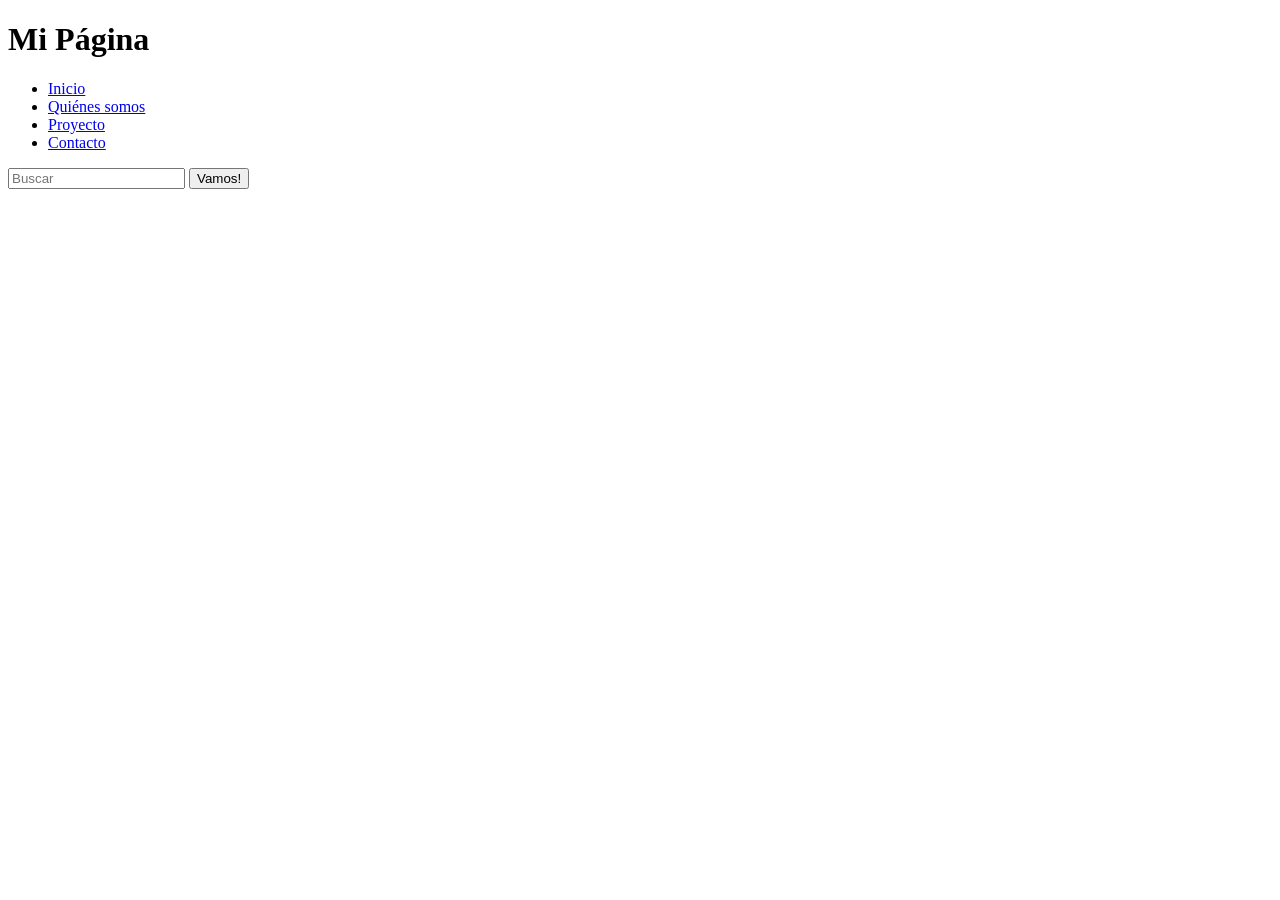
==== index.html @ 3c117036 "Primer Commit" ====
<!DOCTYPE html>
<html lang="es">
<head>
    <link rel="stylesheet" href="VenusArt.css">
    <meta charset="UTF-8">
    <meta name="viewport" content="width=device-width, initial-scale=1.0">
    <title>VenusArt</title>
</head>
<body>
    <header>
        <h1>Mi Página</h1>
    </header>
    <nav>
        <ul>
            <li><a href="#">Inicio</a></li>
            <li><a href="#">Quiénes somos</a></li>
            <li><a href="#">Proyecto</a></li>
            <li><a href="#">Contacto</a></li>
        </ul>

        <form action="">
            <input type="search" name="q" placeholder="Buscar">
            <input type="submit" value="Vamos!">
        </form>
    </nav>

    <main>
        
    </main>
    
</body>
</html>
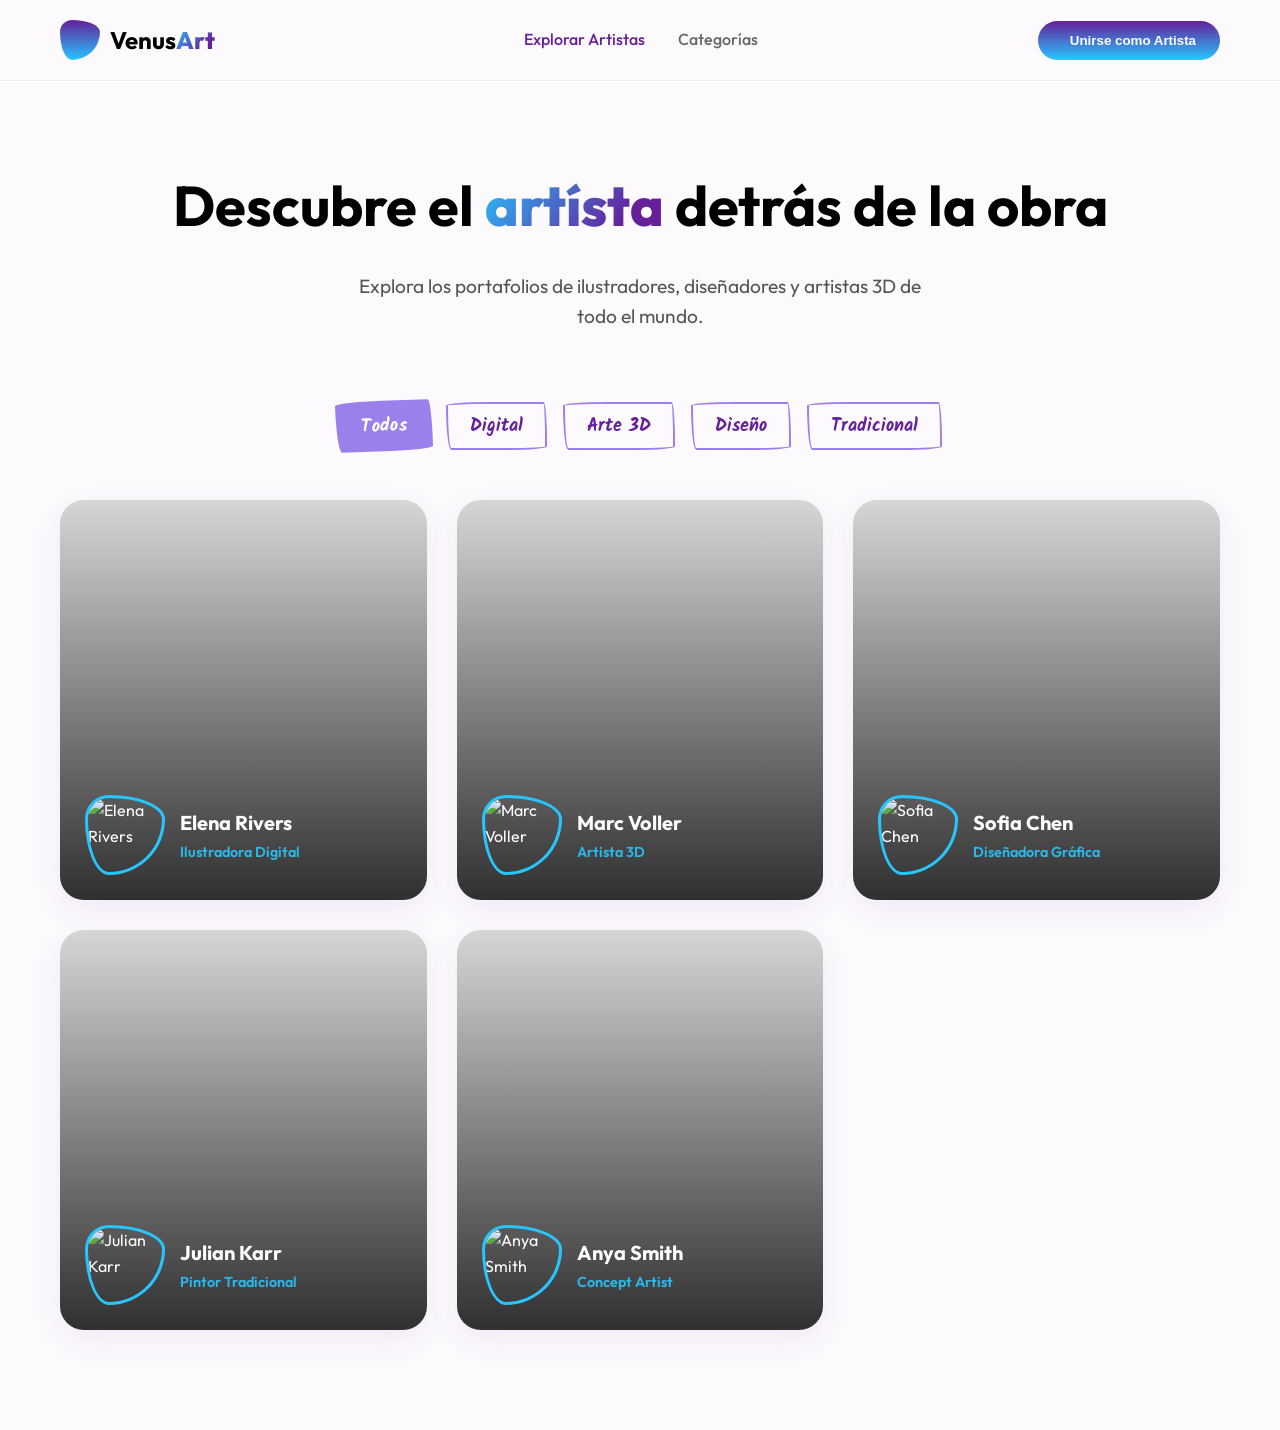
==== commit 735d96d5: "Actualización 1.1" ====
--- a/index.html
+++ b/index.html
@@ -1,32 +1,66 @@
 <!DOCTYPE html>
 <html lang="es">
 <head>
-    <link rel="stylesheet" href="VenusArt.css">
     <meta charset="UTF-8">
     <meta name="viewport" content="width=device-width, initial-scale=1.0">
-    <title>VenusArt</title>
+    <title>VenusArt | Conecta con Artístas</title>
+    <link rel="preconnect" href="https://fonts.googleapis.com">
+    <link rel="preconnect" href="https://fonts.gstatic.com" crossorigin>
+    <link href="https://fonts.googleapis.com/css2?family=Kalam:wght@300;400;700&family=Outfit:wght@300;400;500;600;700;800&display=swap" rel="stylesheet">
+    <script src="https://unpkg.com/lucide@latest"></script>
+    <link rel="stylesheet" href="VenusArt.css">
 </head>
 <body>
-    <header>
-        <h1>Mi Página</h1>
+
+    <header class="navbar">
+        <div class="container nav-content">
+            <div class="logo">
+                <div class="logo-icon"><i data-lucide="palette"></i></div>
+                <span>Venus<span class="text-gradient">Art</span></span>
+            </div>
+            <nav class="nav-links">
+                <a href="#" class="active">Explorar Artistas</a>
+                <a href="#">Categorías</a>
+            </nav>
+            <div class="nav-actions">
+                <button onclick="openModal()" class="btn-gradient">
+                    <i data-lucide="user-plus"></i>
+                    <span>Unirse como Artista</span>
+                </button>
+            </div>
+        </div>
     </header>
-    <nav>
-        <ul>
-            <li><a href="#">Inicio</a></li>
-            <li><a href="#">Quiénes somos</a></li>
-            <li><a href="#">Proyecto</a></li>
-            <li><a href="#">Contacto</a></li>
-        </ul>
-
-        <form action="">
-            <input type="search" name="q" placeholder="Buscar">
-            <input type="submit" value="Vamos!">
-        </form>
-    </nav>
 
     <main>
-        
+        <section class="hero container">
+            <h1>Descubre el <span class="text-gradient underline-sketch">artísta</span> detrás de la obra</h1>
+            <p>Explora los portafolios de ilustradores, diseñadores y artistas 3D de todo el mundo.</p>
+        </section>
+
+        <section class="filters container">
+                <button class="filter-btn active" data-filter="all">Todos</button>
+                <button class="filter-btn" data-filter="Digital">Digital</button>
+                <button class="filter-btn" data-filter="3D">Arte 3D</button>
+                <button class="filter-btn" data-filter="Diseño">Diseño</button>
+                <button class="filter-btn" data-filter="Tradicional">Tradicional</button>
+        </section>
+
+        <section class="artist-grid container" id="artist-gallery">
+            </section>
     </main>
-    
+
+    <div id="uploadModal" class="modal">
+        <div class="modal-content sketchy-border">
+            <div class="modal-header">
+                <h3>Crea tu Perfil de Artista</h3>
+                <button class="btn-gradient"><i data-lucide="x"></i></button>
+            </div>
+            <div class="modal-body">
+                <p>Completa tu información para aparecer en la galería principal.</p>
+                </div>
+        </div>
+    </div>
+
+    <script src="script.js"></script>
 </body>
 </html>
--- a/VenusArt.css
+++ b/VenusArt.css
@@ -0,0 +1,254 @@
+:root {
+    --bg-color: #fcfafd;
+    --text-color: #000000;
+    --primary-color: #65209a;
+    --secondary-color: rgb(39, 198, 255);
+    --terciary-color: #9b80eb;
+    --gradient-text: linear-gradient(130deg, var(--secondary-color) 0%, var(--primary-color) 76%);
+    --gradient-boton: linear-gradient(360deg, var(--secondary-color) 0%, var(--primary-color) 100%);
+    --card-shadow: 0 10px 30px rgba(101, 32, 154, 0.08);
+}
+
+* {
+    margin: 0;
+    padding: 0;
+    box-sizing: border-box;
+}
+
+body {
+    background-color: var(--bg-color);
+    color: var(--text-color);
+    font-family: 'Outfit', sans-serif;
+    line-height: 1.6;
+}
+
+.container {
+    max-width: 1200px;
+    margin: 0 auto;
+    padding: 0 20px;
+}
+
+/* Tipografía */
+.text-gradient {
+    background: var(--gradient-text);
+    -webkit-background-clip: text;
+    -webkit-text-fill-color: transparent;
+    font-weight: 800;
+}
+
+/* Header */
+.navbar {
+    background: rgba(252, 250, 253, 0.9);
+    backdrop-filter: blur(10px);
+    position: sticky;
+    top: 0;
+    z-index: 100;
+    border-bottom: 1px solid rgba(0,0,0,0.05);
+}
+
+.nav-content {
+    height: 80px;
+    display: flex;
+    justify-content: space-between;
+    align-items: center;
+}
+
+.logo {
+    display: flex;
+    align-items: center;
+    gap: 10px;
+    font-size: 1.5rem;
+    font-weight: 700;
+}
+
+.logo-icon {
+    width: 40px;
+    height: 40px;
+    background: var(--gradient-boton);
+    border-radius: 30% 70% 70% 30% / 30% 30% 70% 70%;
+    display: flex;
+    align-items: center;
+    justify-content: center;
+    color: white;
+}
+
+.nav-links a {
+    text-decoration: none;
+    color: #666;
+    margin-left: 30px;
+    font-weight: 500;
+    transition: color 0.3s;
+}
+
+.nav-links a.active, .nav-links a:hover {
+    color: var(--primary-color);
+}
+
+/* Botones */
+.btn-gradient {
+    background: var(--gradient-boton);
+    border: none;
+    padding: 12px 24px;
+    border-radius: 50px;
+    color: white;
+    font-weight: 600;
+    cursor: pointer;
+    display: flex;
+    align-items: center;
+    gap: 8px;
+    transition: transform 0.3s, box-shadow 0.3s;
+}
+
+.btn-gradient:hover {
+    transform: translateY(-2px);
+    box-shadow: 0 8px 20px rgba(101, 32, 154, 0.3);
+}
+
+/* Hero */
+.hero {
+    text-align: center;
+    padding: 80px 0 40px;
+}
+
+.hero h1 {
+    font-size: 3.5rem;
+    margin-bottom: 20px;
+}
+
+.hero p {
+    font-size: 1.2rem;
+    color: #555;
+    max-width: 600px;
+    margin: 0 auto;
+}
+
+/* Filtros */
+.filters {
+    padding: 30px 0 50px;
+    display: flex;
+    justify-content: center;
+}
+
+.filter-btn {
+    background: transparent;
+    border: 2px solid var(--terciary-color);
+    border-radius: 255px 20px 225px 30px / 20px 225px 20px 255px;
+    color: var(--primary-color);
+    padding: 8px 22px;
+    margin: 0 8px;
+    cursor: pointer;
+    font-family: 'Kalam', cursive;
+    font-weight: 700;
+    font-size: 1.1rem;
+    transition: all 0.3s;
+}
+
+.filter-btn.active, .filter-btn:hover {
+    background: var(--terciary-color);
+    color: white;
+    transform: rotate(-2deg) scale(1.05);
+}
+
+/* Grid de Artistas */
+.artist-grid {
+    display: grid;
+    grid-template-columns: repeat(auto-fill, minmax(300px, 1fr));
+    gap: 30px;
+    padding-bottom: 100px;
+}
+
+/* Estilo de la Tarjeta */
+.artist-card {
+    height: 400px;
+    border-radius: 24px;
+    overflow: hidden;
+    position: relative;
+    background-color: #eee;
+    box-shadow: var(--card-shadow);
+    transition: transform 0.4s;
+    cursor: pointer;
+}
+
+.artist-card:hover {
+    transform: translateY(-10px);
+}
+
+.work-sample-bg {
+    position: absolute;
+    top: 0;
+    left: 0;
+    width: 100%;
+    height: 100%;
+    background-size: cover;
+    background-position: center;
+    transition: transform 0.6s;
+}
+
+.artist-card:hover .work-sample-bg {
+    transform: scale(1.1);
+}
+
+.card-overlay {
+    position: absolute;
+    inset: 0;
+    background: linear-gradient(to bottom, rgba(0,0,0,0.1), rgba(0,0,0,0.8));
+    display: flex;
+    flex-direction: column;
+    justify-content: flex-end;
+    padding: 25px;
+    color: white;
+}
+
+.artist-info {
+    display: flex;
+    align-items: center;
+    gap: 15px;
+}
+
+.artist-photo {
+    width: 80px;
+    height: 80px;
+    border-radius: 30% 70% 70% 30% / 30% 30% 70% 70%;
+    border: 3px solid var(--secondary-color);
+    object-fit: cover;
+}
+
+.artist-details h3 {
+    font-size: 1.25rem;
+    margin-bottom: 2px;
+}
+
+.artist-details p {
+    font-size: 0.9rem;
+    opacity: 0.9;
+    color: var(--secondary-color);
+    font-weight: 600;
+}
+
+/* Modal */
+.modal {
+    display: none;
+    position: fixed;
+    inset: 0;
+    background: rgba(0,0,0,0.6);
+    backdrop-filter: blur(5px);
+    z-index: 1000;
+    align-items: center;
+    justify-content: center;
+}
+
+.modal-content {
+    background: white;
+    width: 90%;
+    max-width: 500px;
+    border-radius: 24px;
+    padding: 30px;
+}
+
+.empty-state {
+    grid-column: 1 / -1;
+    text-align: center;
+    padding: 60px 20px;
+    color: #999;
+    font-size: 1.1rem;
+}
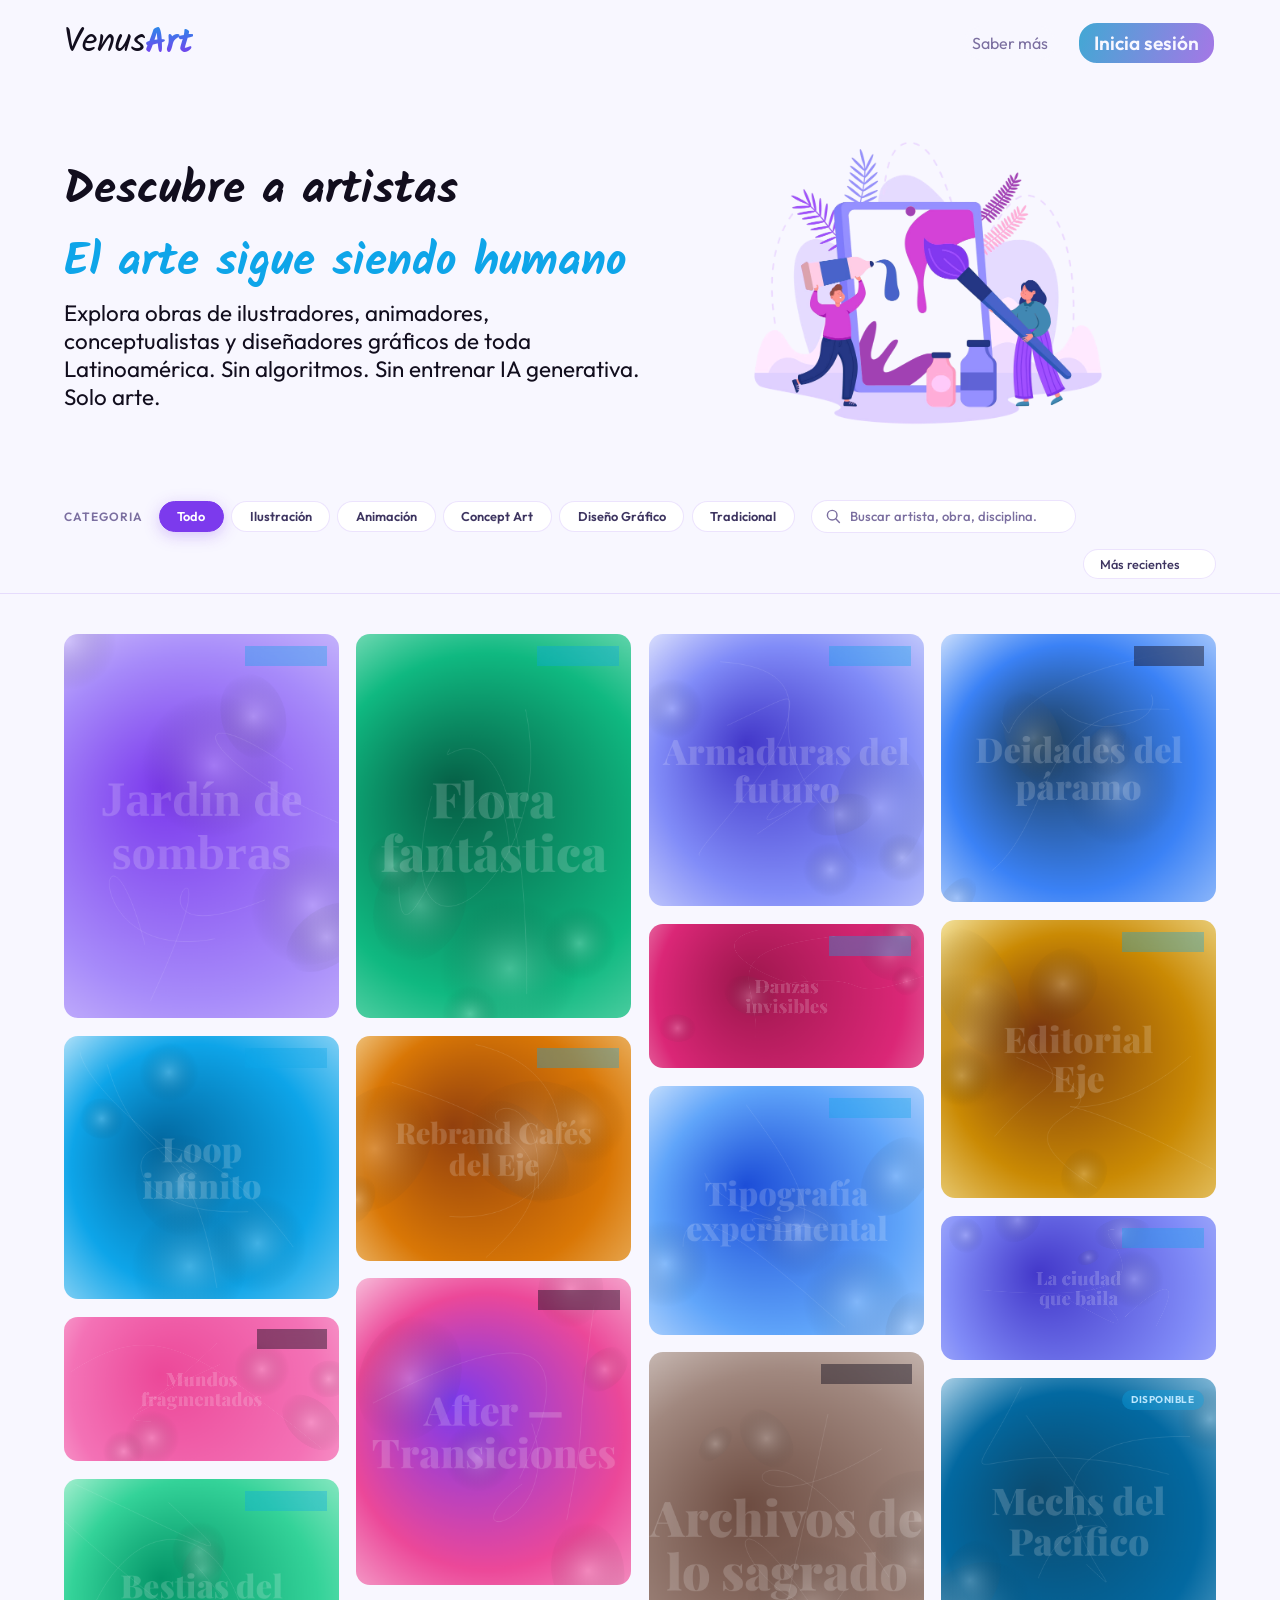
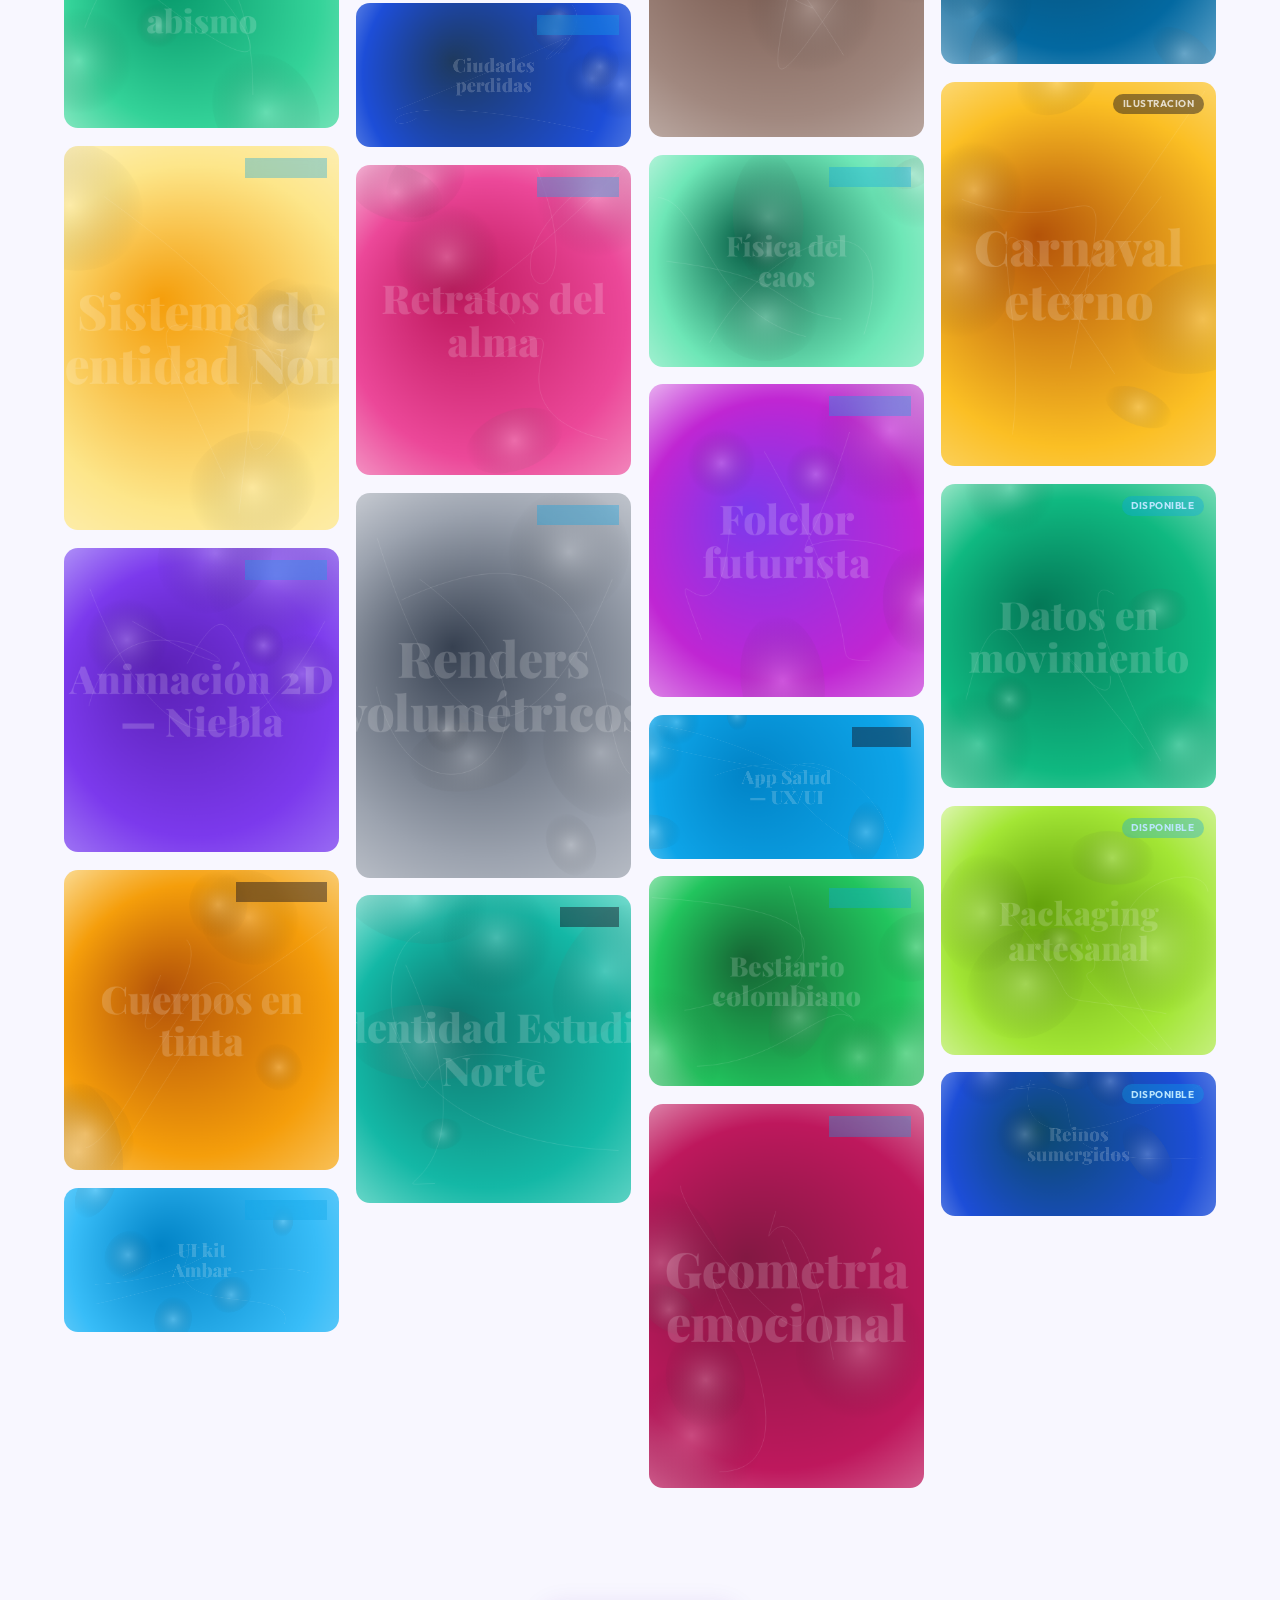
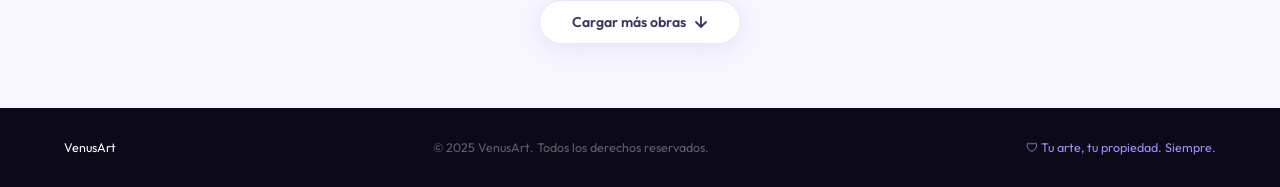
==== commit 11871339: "Primer commit" ====
--- a/index.html
+++ b/index.html
@@ -1,66 +1,163 @@
 <!DOCTYPE html>
-<html lang="es">
+<html lang="en">
+
 <head>
     <meta charset="UTF-8">
     <meta name="viewport" content="width=device-width, initial-scale=1.0">
-    <title>VenusArt | Conecta con Artístas</title>
+    <title>VenusArt | Tu Portafolio Online</title>
+    <link rel="stylesheet" href="style.css">
+
     <link rel="preconnect" href="https://fonts.googleapis.com">
     <link rel="preconnect" href="https://fonts.gstatic.com" crossorigin>
-    <link href="https://fonts.googleapis.com/css2?family=Kalam:wght@300;400;700&family=Outfit:wght@300;400;500;600;700;800&display=swap" rel="stylesheet">
-    <script src="https://unpkg.com/lucide@latest"></script>
-    <link rel="stylesheet" href="VenusArt.css">
+    <link
+        href="https://fonts.googleapis.com/css2?family=Caveat:wght@400..700&family=Kalam:wght@300;400;700&family=Outfit:wght@300;400;600;800&display=swap"
+        rel="stylesheet">
+    <link
+        href="https://fonts.googleapis.com/css2?family=Playfair+Display:ital,wght@0,400;0,700;0,900;1,400;1,700&family=Outfit:wght@300;400;500;600&display=swap"
+        rel="stylesheet" />
+
 </head>
+
 <body>
+    <nav class="nav">
+        <div class="nav-logo">
+            <a href="#" class="nav-logo-text">
+                Venus<span class="span-logo">Art</span>
+            </a>
+        </div>
+        <div class="nav-btn">
+            <a href="explore.html" class="mas-info">Saber más</a>
+            <a href="#" class="log-in">Inicia sesión</a>
+        </div>
+    </nav>
 
-    <header class="navbar">
-        <div class="container nav-content">
-            <div class="logo">
-                <div class="logo-icon"><i data-lucide="palette"></i></div>
-                <span>Venus<span class="text-gradient">Art</span></span>
+    <header class="header">
+        <div class="header-content">
+            <div class="header-text">
+                <h1>Descubre a artistas<br><span>El arte sigue siendo humano</span></h1>
+                <p>Explora obras de ilustradores, animadores, conceptualistas y diseñadores gráficos de toda
+                    Latinoamérica.
+                    Sin algoritmos. Sin entrenar IA generativa. Solo arte.</p>
             </div>
-            <nav class="nav-links">
-                <a href="#" class="active">Explorar Artistas</a>
-                <a href="#">Categorías</a>
-            </nav>
-            <div class="nav-actions">
-                <button onclick="openModal()" class="btn-gradient">
-                    <i data-lucide="user-plus"></i>
-                    <span>Unirse como Artista</span>
-                </button>
+            <div class="header-image">
+                <img src="Img1.png" alt="hola">
             </div>
         </div>
+
+        
     </header>
 
-    <main>
-        <section class="hero container">
-            <h1>Descubre el <span class="text-gradient underline-sketch">artísta</span> detrás de la obra</h1>
-            <p>Explora los portafolios de ilustradores, diseñadores y artistas 3D de todo el mundo.</p>
-        </section>
+    <div class="filter-bar" id="filterBar">
+        <span class="filter-bar__label">Categoria</span>
+        <div class="filter-tabs" id="filterTabs">
+            <button class="ft-btn active" data-cat="all">
+                Todo
+            </button>
+            <button class="ft-btn" data-cat="ilustracion">
+                Ilustración
+            </button>
+            <button class="ft-btn" data-cat="animacion">
+                Animación
+            </button>
+            <button class="ft-btn" data-cat="concept-art">
+                Concept Art
+            </button>
+            <button class="ft-btn" data-cat="diseño">
+                Diseño Gráfico
+            </button>
+            <button class="ft-btn" data-cat="tradicional">
+                Tradicional
+            </button>
+        </div>
 
-        <section class="filters container">
-                <button class="filter-btn active" data-filter="all">Todos</button>
-                <button class="filter-btn" data-filter="Digital">Digital</button>
-                <button class="filter-btn" data-filter="3D">Arte 3D</button>
-                <button class="filter-btn" data-filter="Diseño">Diseño</button>
-                <button class="filter-btn" data-filter="Tradicional">Tradicional</button>
-        </section>
+        <div class="search-bar">
+            <div class="search-box" id="searchBox" role="search">
+                <svg class="search-box__icon" viewBox="0 0 20 20" fill="none" stroke="currentColor" stroke-width="1.8"
+                    stroke-linecap="round" stroke-linejoin="round" aria-hidden="true">
+                    <circle cx="9" cy="9" r="6" />
+                    <path d="M13.5 13.5 18 18" />
+                </svg>
 
-        <section class="artist-grid container" id="artist-gallery">
-            </section>
-    </main>
+                <input type="search" id="searchInput" class="search-box__input"
+                    placeholder="Buscar artista, obra, disciplina…" autocomplete="off" spellcheck="false"
+                    aria-label="Buscar en el muro" />
 
-    <div id="uploadModal" class="modal">
-        <div class="modal-content sketchy-border">
-            <div class="modal-header">
-                <h3>Crea tu Perfil de Artista</h3>
-                <button class="btn-gradient"><i data-lucide="x"></i></button>
+                <!-- Botón limpiar (solo visible cuando hay texto) -->
+                <button class="search-box__clear" id="searchClear" aria-label="Limpiar búsqueda" tabindex="-1" hidden>
+                    <svg viewBox="0 0 14 14" fill="none" stroke="currentColor" stroke-width="2" stroke-linecap="round"
+                        aria-hidden="true">
+                        <path d="M2 2l10 10M12 2 2 12" />
+                    </svg>
+                </button>
+
+                <!-- Dropdown de sugerencias -->
+                <ul class="search-box__suggestions" id="searchSuggestions" role="listbox" aria-label="Sugerencias"
+                    hidden></ul>
             </div>
-            <div class="modal-body">
-                <p>Completa tu información para aparecer en la galería principal.</p>
-                </div>
+        </div>
+
+        <div class="filter-bar__right">
+            <select class="sort-select" id="sortSelect" aria-label="Ordenar por">
+                <option value="recent">Más recientes</option>
+                <option value="popular">Más populares</option>
+                <option value="az">A → Z</option>
+            </select>
         </div>
     </div>
 
+    <main class="masonry-wrapper">
+        <div class="masonry" id="masonryGrid" role="list">
+            <!-- Cards inserted by JS -->
+        </div>
+        <div class="empty-state" id="emptyState">
+            <div class="es-icon">🎨</div>
+            <h3>Sin resultados</h3>
+            <p>Prueba con otra disciplina o espera a que más artistas se sumen.</p>
+        </div>
+    </main>
+
+    <div class="load-more-wrap">
+        <button class="btn-load" id="loadMore">
+            <span>Cargar más obras</span>
+            <svg width="14" height="14" viewBox="0 0 14 14" fill="none" stroke="currentColor" stroke-width="1.8"
+                stroke-linecap="round" stroke-linejoin="round" aria-hidden="true">
+                <path d="M7 2v10M2 7l5 5 5-5" />
+            </svg>
+        </button>
+    </div>
+
+    <!-- MODAL LIGHTBOX -->
+    <div class="modal-backdrop" id="modalBackdrop" role="dialog" aria-modal="true" aria-label="Vista de obra">
+        <div class="modal" id="modal">
+            <button class="modal__close" id="modalClose" aria-label="Cerrar">✕</button>
+            <canvas class="modal__artwork" id="modalArtwork" width="680" height="420"></canvas>
+            <div class="modal__body">
+                <div class="modal__author-row">
+                    <canvas class="modal__av" id="modalAv" width="44" height="44"></canvas>
+                    <div class="modal__author-info">
+                        <strong id="modalAuthorName">—</strong>
+                        <span id="modalAuthorTag">—</span>
+                    </div>
+                </div>
+                <h2 class="modal__title" id="modalTitle">—</h2>
+                <p class="modal__desc" id="modalDesc">—</p>
+                <div class="modal__tags" id="modalTags"></div>
+                <div class="modal__actions">
+                    <a href="#" class="btn--cta">✉ Enviar propuesta</a>
+                    <a href="portafolio.html" class="btn--ghost">Ver portafolio completo</a>
+                </div>
+            </div>
+        </div>
+    </div>
+
+    <!-- FOOTER MINI -->
+    <footer class="footer-mini">
+        <a href="index.html" class="nav__logo"><span class="logo-v">V</span>enusArt</a>
+        <span>© 2025 VenusArt. Todos los derechos reservados.</span>
+        <span class="shield">🛡 Tu arte, tu propiedad. Siempre.</span>
+    </footer>
+
     <script src="script.js"></script>
 </body>
+
 </html>
--- a/style.css
+++ b/style.css
@@ -0,0 +1,1140 @@
+:root {
+  /* Colores principales */
+  --p: #7C3AED;
+  /* purple principal */
+  --p-l: #A78BFA;
+  /* purple light */
+  --p-ll: #EDE9FE;
+  /* purple muy claro */
+  --p-d: #5B21B6;
+  /* purple dark */
+
+  --s: #0EA5E9;
+  /* sky principal */
+  --s-l: #7DD3FC;
+  /* sky light */
+  --s-ll: #E0F2FE;
+  /* sky muy claro */
+  --s-d: #0369A1;
+  /* sky dark */
+
+  /* Neutros */
+  --bg: #F8F7FF;
+  --surface: #FFFFFF;
+  --surface2: #F3F0FD;
+  --ink: #120E1E;
+  --ink2: #3D3460;
+  --ink3: #7B6FA0;
+  --border: rgba(124, 58, 237, .14);
+
+  /* Sombras */
+  --sh: 0 4px 24px rgba(92, 33, 182, .10);
+  --sh-lg: 0 16px 56px rgba(92, 33, 182, .18);
+
+  /* Tipografía */
+  --font-caveat: 'Caveat', Georgia, serif;
+  --font-kalam: 'Kalam', sans-serif;
+  --body: 'Outfit', system-ui, sans-serif;
+
+  /* Misc */
+  --ease: cubic-bezier(0.22, 1, 0.36, 1);
+  --r: 14px;
+  --r-lg: 24px;
+}
+
+*,
+*::before,
+*::after {
+  box-sizing: border-box;
+  margin: 0;
+  padding: 0;
+}
+
+html {
+  scroll-behavior: smooth;
+}
+
+body {
+  font-family: var(--body);
+  background: var(--bg);
+  color: var(--ink);
+  overflow-x: hidden;
+
+}
+
+a {
+  text-decoration: none;
+  color: inherit;
+}
+
+button {
+  border: none;
+  background: none;
+  font-family: var(--body);
+}
+
+ul {
+  list-style: none;
+}
+
+h1 {
+  font-family: var(--font-kalam);
+}
+
+.nav {
+  display: flex;
+  justify-content: space-between;
+  align-items: center;
+  background-color: var(--bg);
+  position: fixed;
+  top: 0;
+  left: 0;
+  right: 0;
+  z-index: 200;
+  padding: 1rem 5%;
+  transition: all .4s var(--ease);
+}
+
+.nav.scrolled {
+  background: var(--p-ll);
+  backdrop-filter: blur(20px);
+  box-shadow: 0 1px 0 var(--border), var(--sh);
+  padding: 1.2rem 5%;
+}
+
+.nav .nav-logo .nav-logo-text {
+  font-size: 34px;
+  font-family: var(--font-kalam);
+
+}
+
+.nav .nav-logo .nav-logo-text .span-logo {
+  background: -webkit-linear-gradient(90deg, var(--p) 25%, var(--s));
+  -webkit-background-clip: text;
+  background-clip: text;
+  -webkit-text-fill-color: transparent;
+  font-weight: bold;
+}
+
+.nav .nav-btn {
+  font-size: 1.1rem;
+  display: flex;
+  gap: 20px;
+  align-items: center;
+}
+
+.nav .nav-btn .mas-info {
+  color: var(--ink3);
+  border: solid 2px var(--bg);
+  padding: 5px 7px;
+  border-radius: 20px;
+  transition: 0.3s;
+  text-align: center;
+  font-size: 1rem;
+}
+
+.nav .nav-btn .mas-info:hover {
+  color: var(--bg);
+  border: solid 2px var(--p-l);
+  border-radius: 20px;
+  background-color: var(--p-l);
+}
+
+.nav .nav-btn .log-in {
+  color: var(--bg);
+  background-color: var(--p);
+  background: linear-gradient(107deg, rgba(66, 168, 212, 1) 0%, rgba(165, 119, 230, 1) 100%);
+  padding: 8px 15px;
+  font-weight: 600;
+  border-radius: 20px;
+  font-size: 1.2rem;
+  text-align: center;
+  transition: .3s;
+  border: solid 2.3px var(--bg);
+}
+
+.nav .nav-btn .log-in:hover {
+  background: transparent;
+  border: solid 2.3px var(--p);
+  color: var(--p);
+}
+
+/* Header */
+
+.header {
+  padding: 8rem 5% 3rem;
+  position: relative;
+  overflow: hidden;
+  display: flex;
+  align-items: center;
+  justify-content: center;
+  flex-direction: column;
+}
+
+.header .header-content {
+  display: flex;
+  justify-content: space-between;
+  width: 100%;
+  height: 100%;
+}
+
+.header .header-content .header-text {
+  width: 50%;
+  display: flex;
+  justify-content: center;
+  flex-direction: column;
+  font-size: 1.4rem;
+}
+
+.header .header-content .header-text span{
+  color: var(--s);
+}
+
+.header .header-content .header-image {
+  width: 50%;
+  display: flex;
+  align-items: center;
+  justify-content: center;
+}
+
+.header .header-content .header-image img {
+  width: 70%;
+}
+
+/* Search-bar */
+
+.search-box {
+  position: relative;
+  display: flex;
+  align-items: center;
+  flex: 1;
+  min-width: 200px;
+  max-width: 360px;
+}
+
+.search-box__icon {
+  position: absolute;
+  left: .9rem;
+  width: 16px;
+  height: 16px;
+  color: var(--ink3);
+  pointer-events: none;
+  transition: color .2s;
+  flex-shrink: 0;
+  z-index: 1;
+}
+
+.search-box__input {
+  width: 100%;
+  padding: .48rem 2.4rem .48rem 2.4rem;
+  border: 1.5px solid var(--border);
+  border-radius: 100px;
+  background: var(--surface);
+  font-family: var(--body);
+  font-size: .82rem;
+  font-weight: 500;
+  color: var(--ink);
+  outline: none;
+  transition: border-color .25s var(--ease), box-shadow .25s var(--ease);
+  /* Quitar el icono nativo de búsqueda en Webkit */
+  -webkit-appearance: none;
+  appearance: none;
+}
+
+.search-box__input::placeholder {
+  color: var(--ink3);
+}
+
+.search-box__input::-webkit-search-cancel-button {
+  display: none;
+}
+
+.search-box__input:focus {
+  border-color: var(--p-l);
+  box-shadow: 0 0 0 3px rgba(124, 58, 237, .12);
+}
+
+.search-box:focus-within .search-box__icon {
+  color: var(--p);
+}
+
+/* Botón ✕ limpiar */
+.search-box__clear {
+  position: absolute;
+  right: .75rem;
+  width: 20px;
+  height: 20px;
+  border-radius: 50%;
+  background: var(--p-ll);
+  color: var(--p-d);
+  display: flex;
+  align-items: center;
+  justify-content: center;
+  transition: background .2s, color .2s;
+  flex-shrink: 0;
+}
+
+.search-box__clear svg {
+  width: 10px;
+  height: 10px;
+}
+
+.search-box__clear:hover {
+  background: var(--p);
+  color: #fff;
+}
+
+.search-box__clear[hidden] {
+  display: none;
+}
+
+/* Dropdown de sugerencias */
+.search-box__suggestions {
+  position: absolute;
+  top: calc(100% + .5rem);
+  left: 0;
+  right: 0;
+  background: var(--surface);
+  border: 1.5px solid var(--border);
+  border-radius: var(--r);
+  box-shadow: var(--sh-lg);
+  overflow: hidden;
+  z-index: 300;
+  max-height: 280px;
+  overflow-y: auto;
+  animation: suggFadeIn .18s var(--ease);
+}
+
+.search-box__suggestions[hidden] {
+  display: none;
+}
+
+@keyframes suggFadeIn {
+  from {
+    opacity: 0;
+    transform: translateY(-6px);
+  }
+
+  to {
+    opacity: 1;
+    transform: translateY(0);
+  }
+}
+
+.sugg-item {
+  display: flex;
+  align-items: center;
+  gap: .75rem;
+  padding: .65rem 1rem;
+  font-size: .84rem;
+  color: var(--ink2);
+  cursor: pointer;
+  transition: background .15s;
+  border-bottom: 1px solid var(--border);
+}
+
+.sugg-item:last-child {
+  border-bottom: none;
+}
+
+.sugg-item:hover,
+.sugg-item[aria-selected="true"] {
+  background: var(--p-ll);
+  color: var(--p-d);
+}
+
+.sugg-item__av {
+  width: 32px;
+  height: 32px;
+  border-radius: 50%;
+  flex-shrink: 0;
+}
+
+.sugg-item__text {
+  display: flex;
+  flex-direction: column;
+}
+
+.sugg-item__text strong {
+  font-size: .82rem;
+  color: var(--ink);
+  line-height: 1.3;
+}
+
+.sugg-item__text span {
+  font-size: .72rem;
+  color: var(--ink3);
+}
+
+/* Highlight del texto buscado */
+.sugg-item mark {
+  background: none;
+  color: var(--p);
+  font-weight: 700;
+}
+
+/* Sin resultados */
+.sugg-empty {
+  padding: 1.1rem 1rem;
+  font-size: .84rem;
+  color: var(--ink3);
+  text-align: center;
+}
+
+.sugg-empty strong {
+  display: block;
+  color: var(--ink2);
+  margin-bottom: .2rem;
+}
+
+/* Estado de búsqueda activa: resaltar campo */
+.search-box--active .search-box__input {
+  border-color: var(--p);
+  box-shadow: 0 0 0 3px rgba(124, 58, 237, .14);
+}
+
+/* Chips de búsqueda activa encima del grid */
+.search-status {
+  padding: .6rem 5%;
+  display: flex;
+  align-items: center;
+  gap: .75rem;
+  flex-wrap: wrap;
+  font-size: .82rem;
+  color: var(--ink3);
+  border-bottom: 1px solid var(--border);
+  background: var(--bg);
+  animation: suggFadeIn .2s var(--ease);
+}
+
+.search-status[hidden] {
+  display: none;
+}
+
+.search-status strong {
+  color: var(--ink2);
+}
+
+.search-chip {
+  display: inline-flex;
+  align-items: center;
+  gap: .4rem;
+  padding: .28rem .85rem;
+  background: var(--p-ll);
+  color: var(--p-d);
+  border: 1px solid var(--p-l);
+  border-radius: 100px;
+  font-size: .75rem;
+  font-weight: 600;
+}
+
+.search-chip button {
+  display: flex;
+  align-items: center;
+  justify-content: center;
+  width: 14px;
+  height: 14px;
+  border-radius: 50%;
+  background: var(--p-l);
+  color: #fff;
+  font-size: .65rem;
+  line-height: 1;
+  padding: 0;
+  transition: background .15s;
+}
+
+.search-chip button:hover {
+  background: var(--p-d);
+}
+
+/* Responsive */
+@media (max-width: 768px) {
+  .search-box {
+    max-width: 100%;
+    order: -1;
+    /* va primero en el filter-bar en móvil */
+    flex: 1 1 100%;
+  }
+}
+
+/* Filter-Bar */
+.filter-bar {
+  position: sticky;
+  top: 66px;
+  z-index: 100;
+  background: rgba(248, 247, 255, .95);
+  backdrop-filter: blur(16px);
+  border-bottom: 1px solid var(--border);
+  padding: .85rem 5%;
+  display: flex;
+  gap: 1rem;
+  align-items: center;
+  flex-wrap: wrap;
+}
+
+.filter-bar__label {
+  font-size: .75rem;
+  font-weight: 600;
+  letter-spacing: .08em;
+  text-transform: uppercase;
+  color: var(--ink3);
+  white-space: nowrap;
+}
+
+.filter-tabs {
+  display: flex;
+  gap: .45rem;
+  flex-wrap: wrap;
+}
+
+.ft-btn {
+  padding: .42rem 1.1rem;
+  border-radius: 100px;
+  font-size: .8rem;
+  font-weight: 600;
+  color: var(--ink2);
+  border: 1.5px solid var(--border);
+  background: var(--surface);
+  transition: all .25s var(--ease);
+  display: flex;
+  align-items: center;
+  gap: .4rem;
+}
+
+.ft-btn:hover {
+  border-color: var(--p-l);
+  color: var(--p);
+  background: var(--p-ll);
+}
+
+.ft-btn.active {
+  background: var(--p);
+  color: #fff;
+  border-color: var(--p);
+  box-shadow: 0 4px 16px rgba(124, 58, 237, .28);
+}
+
+.ft-btn .ft-count {
+  font-size: .68rem;
+  font-weight: 700;
+  background: rgba(255, 255, 255, .25);
+  padding: .1rem .45rem;
+  border-radius: 100px;
+}
+
+.ft-btn.active .ft-count {
+  background: rgba(255, 255, 255, .25);
+}
+
+.ft-btn:not(.active) .ft-count {
+  background: var(--p-ll);
+  color: var(--p-d);
+}
+
+.filter-bar__right {
+  margin-left: auto;
+  display: flex;
+  align-items: center;
+  gap: .65rem;
+}
+
+.sort-select {
+  font-family: var(--body);
+  font-size: .8rem;
+  font-weight: 500;
+  color: var(--ink2);
+  border: 1.5px solid var(--border);
+  background: var(--surface);
+  border-radius: 100px;
+  padding: .38rem 1rem;
+  appearance: none;
+  cursor: pointer;
+  transition: border-color .2s;
+  padding-right: 2rem;
+}
+
+.sort-select:hover {
+  border-color: var(--p-l);
+}
+
+/* Mansory */
+
+.masonry-wrapper {
+  padding: 2.5rem 5% 6rem;
+}
+
+.masonry {
+  columns: 4;
+  column-gap: 1.1rem;
+}
+
+@media (max-width:1200px) {
+  .masonry {
+    columns: 3;
+  }
+}
+
+@media (max-width:768px) {
+  .masonry {
+    columns: 2;
+  }
+}
+
+@media (max-width:480px) {
+  .masonry {
+    columns: 1;
+  }
+}
+
+/* MASONRY CARD */
+.mcard {
+  break-inside: avoid;
+  margin-bottom: 1.1rem;
+  border-radius: var(--r);
+  overflow: hidden;
+  position: relative;
+  cursor: pointer;
+  transition: transform .4s var(--ease), box-shadow .4s var(--ease);
+}
+
+.mcard:hover {
+  transform: translateY(-5px) scale(1.01);
+  box-shadow: var(--sh-lg);
+}
+
+.mcard.hidden {
+  display: none;
+}
+
+.mcard__img {
+  width: 100%;
+  display: block;
+  transition: transform .55s var(--ease);
+}
+
+.mcard:hover .mcard__img {
+  transform: scale(1.04);
+}
+
+/* Gradient artworks (placeholders) */
+.mcard__canvas {
+  width: 100%;
+  display: block;
+}
+
+/* Overlay */
+.mcard__overlay {
+  position: absolute;
+  inset: 0;
+  background: linear-gradient(to top, rgba(18, 14, 30, .88) 0%, rgba(18, 14, 30, .2) 50%, transparent 100%);
+  opacity: 0;
+  transition: opacity .35s var(--ease);
+}
+
+.mcard:hover .mcard__overlay {
+  opacity: 1;
+}
+
+.mcard__footer {
+  position: absolute;
+  bottom: 0;
+  left: 0;
+  right: 0;
+  padding: 1.4rem 1rem .9rem;
+  transform: translateY(6px);
+  opacity: 0;
+  transition: opacity .35s var(--ease), transform .35s var(--ease);
+}
+
+.mcard:hover .mcard__footer {
+  opacity: 1;
+  transform: translateY(0);
+}
+
+.mcard__author {
+  display: flex;
+  align-items: center;
+  gap: .6rem;
+  margin-bottom: .4rem;
+}
+
+.mcard__av {
+  width: 28px;
+  height: 28px;
+  border-radius: 50%;
+  border: 2px solid rgba(255, 255, 255, .3);
+  flex-shrink: 0;
+}
+
+.mcard__author strong {
+  font-size: .82rem;
+  color: #fff;
+  display: block;
+  line-height: 1.2;
+}
+
+.mcard__author span {
+  font-size: .7rem;
+  color: rgba(255, 255, 255, .6);
+}
+
+.mcard__meta {
+  display: flex;
+  align-items: center;
+  justify-content: space-between;
+}
+
+.mcard__tag {
+  font-size: .65rem;
+  font-weight: 700;
+  letter-spacing: .06em;
+  text-transform: uppercase;
+  padding: .25rem .65rem;
+  border-radius: 100px;
+  background: rgba(255, 255, 255, .15);
+  color: rgba(255, 255, 255, .8);
+  backdrop-filter: blur(6px);
+}
+
+.mcard__tag--open {
+  background: rgba(14, 165, 233, .3);
+  color: #7DD3FC;
+}
+
+.mcard__tag--new {
+  background: rgba(124, 58, 237, .35);
+  color: var(--p-l);
+}
+
+.mcard__likes {
+  display: flex;
+  align-items: center;
+  gap: .3rem;
+  font-size: .75rem;
+  color: rgba(255, 255, 255, .65);
+}
+
+.mcard__likes svg {
+  width: 13px;
+  height: 13px;
+}
+
+/* Permanent small badge (top-right) */
+.mcard__badge {
+  position: absolute;
+  top: .75rem;
+  right: .75rem;
+  font-size: .62rem;
+  font-weight: 700;
+  letter-spacing: .05em;
+  text-transform: uppercase;
+  padding: .22rem .6rem;
+  border-radius: 100px;
+  backdrop-filter: blur(8px);
+  background: rgba(18, 14, 30, .45);
+  color: rgba(255, 255, 255, .75);
+  pointer-events: none;
+  z-index: 2;
+}
+
+.mcard__badge--open {
+  background: rgba(14, 165, 233, .35);
+  color: #bae6fd;
+}
+
+.mcard__badge--new {
+  background: rgba(124, 58, 237, .4);
+  color: #ddd6fe;
+}
+
+/* Empty state */
+.empty-state {
+  display: none;
+  text-align: center;
+  padding: 5rem 1rem;
+  grid-column: 1/-1;
+}
+
+.empty-state.visible {
+  display: block;
+}
+
+.empty-state .es-icon {
+  font-size: 3rem;
+  margin-bottom: 1rem;
+  opacity: .35;
+}
+
+.empty-state h3 {
+  font-family: var(--display);
+  font-size: 1.4rem;
+  color: var(--ink);
+  margin-bottom: .5rem;
+}
+
+.empty-state p {
+  color: var(--ink3);
+  font-size: .9rem;
+}
+
+/* LOAD MORE */
+.load-more-wrap {
+  text-align: center;
+  padding: 1rem 0 4rem;
+}
+
+.btn-load {
+  display: inline-flex;
+  align-items: center;
+  gap: .5rem;
+  padding: .75rem 2rem;
+  border-radius: 100px;
+  font-size: .88rem;
+  font-weight: 600;
+  border: 1.5px solid var(--border);
+  color: var(--ink2);
+  background: var(--surface);
+  transition: all .3s var(--ease);
+  box-shadow: var(--sh);
+}
+
+.btn-load:hover {
+  border-color: var(--p-l);
+  color: var(--p);
+  background: var(--p-ll);
+  transform: translateY(-2px);
+}
+
+/* MODAL lightbox */
+.modal-backdrop {
+  position: fixed;
+  inset: 0;
+  z-index: 500;
+  background: rgba(18, 14, 30, .75);
+  backdrop-filter: blur(12px);
+  display: flex;
+  align-items: center;
+  justify-content: center;
+  opacity: 0;
+  pointer-events: none;
+  transition: opacity .35s var(--ease);
+  padding: 2rem;
+}
+
+.modal-backdrop.open {
+  opacity: 1;
+  pointer-events: all;
+}
+
+.modal {
+  background: var(--surface);
+  border-radius: var(--r-lg);
+  max-width: 680px;
+  width: 100%;
+  max-height: 90vh;
+  overflow-y: auto;
+  box-shadow: var(--sh-lg);
+  position: relative;
+  transform: scale(.95) translateY(20px);
+  transition: transform .35s var(--ease);
+}
+
+.modal-backdrop.open .modal {
+  transform: scale(1) translateY(0);
+}
+
+.modal__close {
+  position: absolute;
+  top: 1rem;
+  right: 1rem;
+  width: 34px;
+  height: 34px;
+  border-radius: 50%;
+  background: var(--surface2, #F3F0FD);
+  color: var(--ink2);
+  display: flex;
+  align-items: center;
+  justify-content: center;
+  font-size: 1rem;
+  font-weight: 700;
+  z-index: 2;
+  transition: all .2s;
+}
+
+.modal__close:hover {
+  background: var(--p);
+  color: #fff;
+}
+
+.modal__artwork {
+  width: 100%;
+  border-radius: var(--r-lg) var(--r-lg) 0 0;
+  display: block;
+}
+
+.modal__body {
+  padding: 1.5rem;
+}
+
+.modal__author-row {
+  display: flex;
+  align-items: center;
+  gap: .85rem;
+  margin-bottom: 1.1rem;
+}
+
+.modal__av {
+  width: 44px;
+  height: 44px;
+  border-radius: 50%;
+  flex-shrink: 0;
+}
+
+.modal__author-info strong {
+  display: block;
+  font-size: .95rem;
+  color: var(--ink);
+  margin-bottom: .15rem;
+}
+
+.modal__author-info span {
+  font-size: .8rem;
+  color: var(--ink3);
+}
+
+.modal__title {
+  font-family: var(--display);
+  font-size: 1.5rem;
+  color: var(--ink);
+  margin-bottom: .5rem;
+}
+
+.modal__desc {
+  font-size: .88rem;
+  color: var(--ink2);
+  line-height: 1.7;
+  margin-bottom: 1.25rem;
+}
+
+.modal__tags {
+  display: flex;
+  flex-wrap: wrap;
+  gap: .45rem;
+  margin-bottom: 1.5rem;
+}
+
+.modal__tags span {
+  font-size: .74rem;
+  font-weight: 600;
+  padding: .3rem .85rem;
+  border-radius: 100px;
+  background: var(--p-ll);
+  color: var(--p-d);
+  border: 1px solid rgba(124, 58, 237, .18);
+}
+
+.modal__actions {
+  display: flex;
+  gap: .75rem;
+  flex-wrap: wrap;
+}
+
+.btn--cta {
+  display: inline-flex;
+  align-items: center;
+  gap: .4rem;
+  padding: .65rem 1.5rem;
+  border-radius: 100px;
+  font-size: .88rem;
+  font-weight: 600;
+  background: var(--p);
+  color: #fff;
+  box-shadow: 0 4px 18px rgba(124, 58, 237, .35);
+  transition: all .3s var(--ease);
+}
+
+.btn--cta:hover {
+  background: var(--p-d);
+  transform: translateY(-2px);
+}
+
+.btn--ghost {
+  display: inline-flex;
+  align-items: center;
+  gap: .4rem;
+  padding: .65rem 1.5rem;
+  border-radius: 100px;
+  font-size: .88rem;
+  font-weight: 600;
+  border: 1.5px solid var(--border);
+  color: var(--ink2);
+  transition: all .3s var(--ease);
+}
+
+.btn--ghost:hover {
+  border-color: var(--p-l);
+  color: var(--p);
+  background: var(--p-ll);
+}
+
+/* FOOTER minimal */
+.footer-mini {
+  background: #0C0918;
+  color: rgba(255, 255, 255, .35);
+  padding: 2rem 5%;
+  display: flex;
+  align-items: center;
+  justify-content: space-between;
+  flex-wrap: wrap;
+  gap: 1rem;
+  font-size: .78rem;
+}
+
+.footer-mini .nav__logo {
+  color: #fff;
+}
+
+.footer-mini a {
+  color: rgba(255, 255, 255, .35);
+  transition: color .2s;
+}
+
+.footer-mini a:hover {
+  color: var(--p-l);
+}
+
+.footer-mini .shield {
+  color: var(--p-l);
+}
+
+/* REVEAL */
+.reveal {
+  opacity: 0;
+  transform: translateY(24px);
+  transition: opacity .6s var(--ease), transform .6s var(--ease);
+}
+
+.reveal.visible {
+  opacity: 1;
+  transform: none;
+}
+
+/* STAGGER for cards */
+.mcard {
+  opacity: 0;
+  transform: translateY(20px) scale(.98);
+  transition: opacity .5s var(--ease), transform .5s var(--ease), box-shadow .4s var(--ease);
+}
+
+.mcard.in {
+  opacity: 1;
+  transform: translateY(0) scale(1);
+}
+
+.mcard.hidden {
+  opacity: 0 !important;
+  transform: scale(.95) !important;
+  pointer-events: none;
+}
+
+/* SCROLLBAR */
+::-webkit-scrollbar {
+  width: 6px;
+}
+
+::-webkit-scrollbar-track {
+  background: var(--bg);
+}
+
+::-webkit-scrollbar-thumb {
+  background: var(--p-l);
+  border-radius: 3px;
+}
+
+@media (max-width:640px) {
+  .filter-bar {
+    flex-direction: column;
+    align-items: flex-start;
+  }
+
+  .filter-bar__right {
+    margin-left: 0;
+  }
+
+  .nav .nav__back span {
+    display: none;
+  }
+}
+
+/* ── Tableta (≤ 900px) ── */
+@media (max-width: 900px) {
+  /* Header: apilar columnas */
+  .header .header-content {
+    flex-direction: column;
+    align-items: center;
+    gap: 2.5rem;
+    text-align: center;
+  }
+  .header .header-content .header-text,
+  .header .header-content .header-image {
+    width: 100%;
+  }
+  .header .header-content .header-image img {
+    width: 55%;
+    max-width: 340px;
+  }
+  .header .header-content .header-text h1 {
+    font-size: clamp(1.8rem, 5vw, 2.6rem);
+  }
+ 
+  /* Nav: ocultar botones, mostrar burger */
+  .nav .nav-btn .mas-info { display: none; }
+  .nav .nav-btn .log-in   { font-size: 1rem; padding: 6px 14px; }
+ 
+  /* filter-bar: apilar en tablet */
+  .filter-bar {
+    flex-direction: column;
+    align-items: flex-start;
+    gap: .75rem;
+    padding: .85rem 5%;
+  }
+  .filter-bar__right { margin-left: 0; }
+  .search-box { max-width: 100%; flex: 1 1 100%; }
+}
+ 
+/* ── Móvil (≤ 640px) ── */
+@media (max-width: 640px) {
+  /* Nav compacta */
+  .nav { padding: .85rem 5%; }
+  .nav .nav-logo .nav-logo-text { font-size: 26px; }
+  .nav .nav-btn .mas-info { display: none; }
+  .nav .nav-btn .log-in   { font-size: .9rem; padding: 5px 12px; }
+ 
+  /* Header */
+  .header { padding: 6rem 5% 2rem; }
+  .header .header-content .header-image img { width: 75%; }
+  .header .header-content .header-text p    { font-size: .9rem; }
+ 
+  /* filter-bar: tabs en scroll horizontal */
+  .filter-tabs {
+    flex-wrap: nowrap;
+    overflow-x: auto;
+    -webkit-overflow-scrolling: touch;
+    padding-bottom: .25rem;
+    scrollbar-width: none;
+  }
+  .filter-tabs::-webkit-scrollbar { display: none; }
+  .ft-btn { flex-shrink: 0; }
+ 
+  /* Modal responsive */
+  .modal { max-height: 95vh; }
+  .modal__actions { flex-direction: column; }
+  .btn--cta, .btn--ghost { width: 100%; justify-content: center; }
+ 
+  /* Footer */
+  .footer-mini {
+    flex-direction: column;
+    text-align: center;
+    gap: .5rem;
+  }
+}
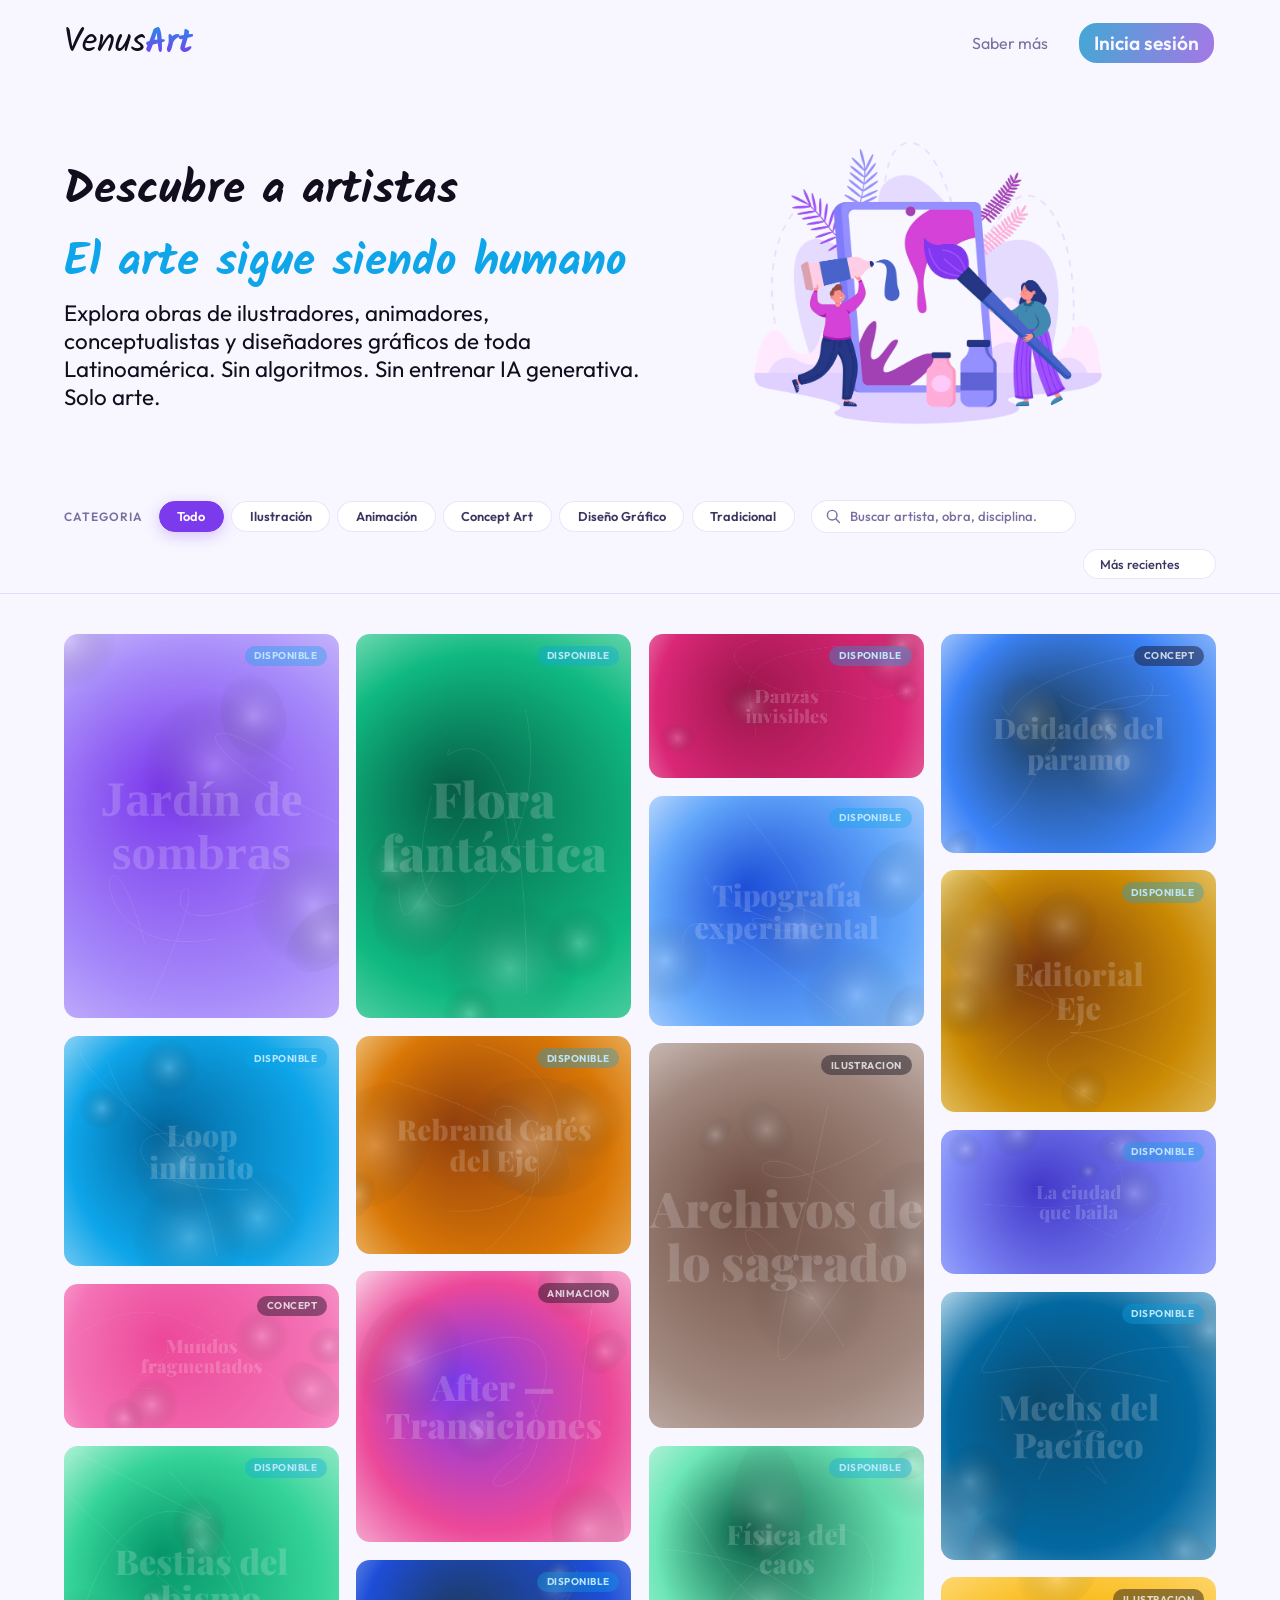
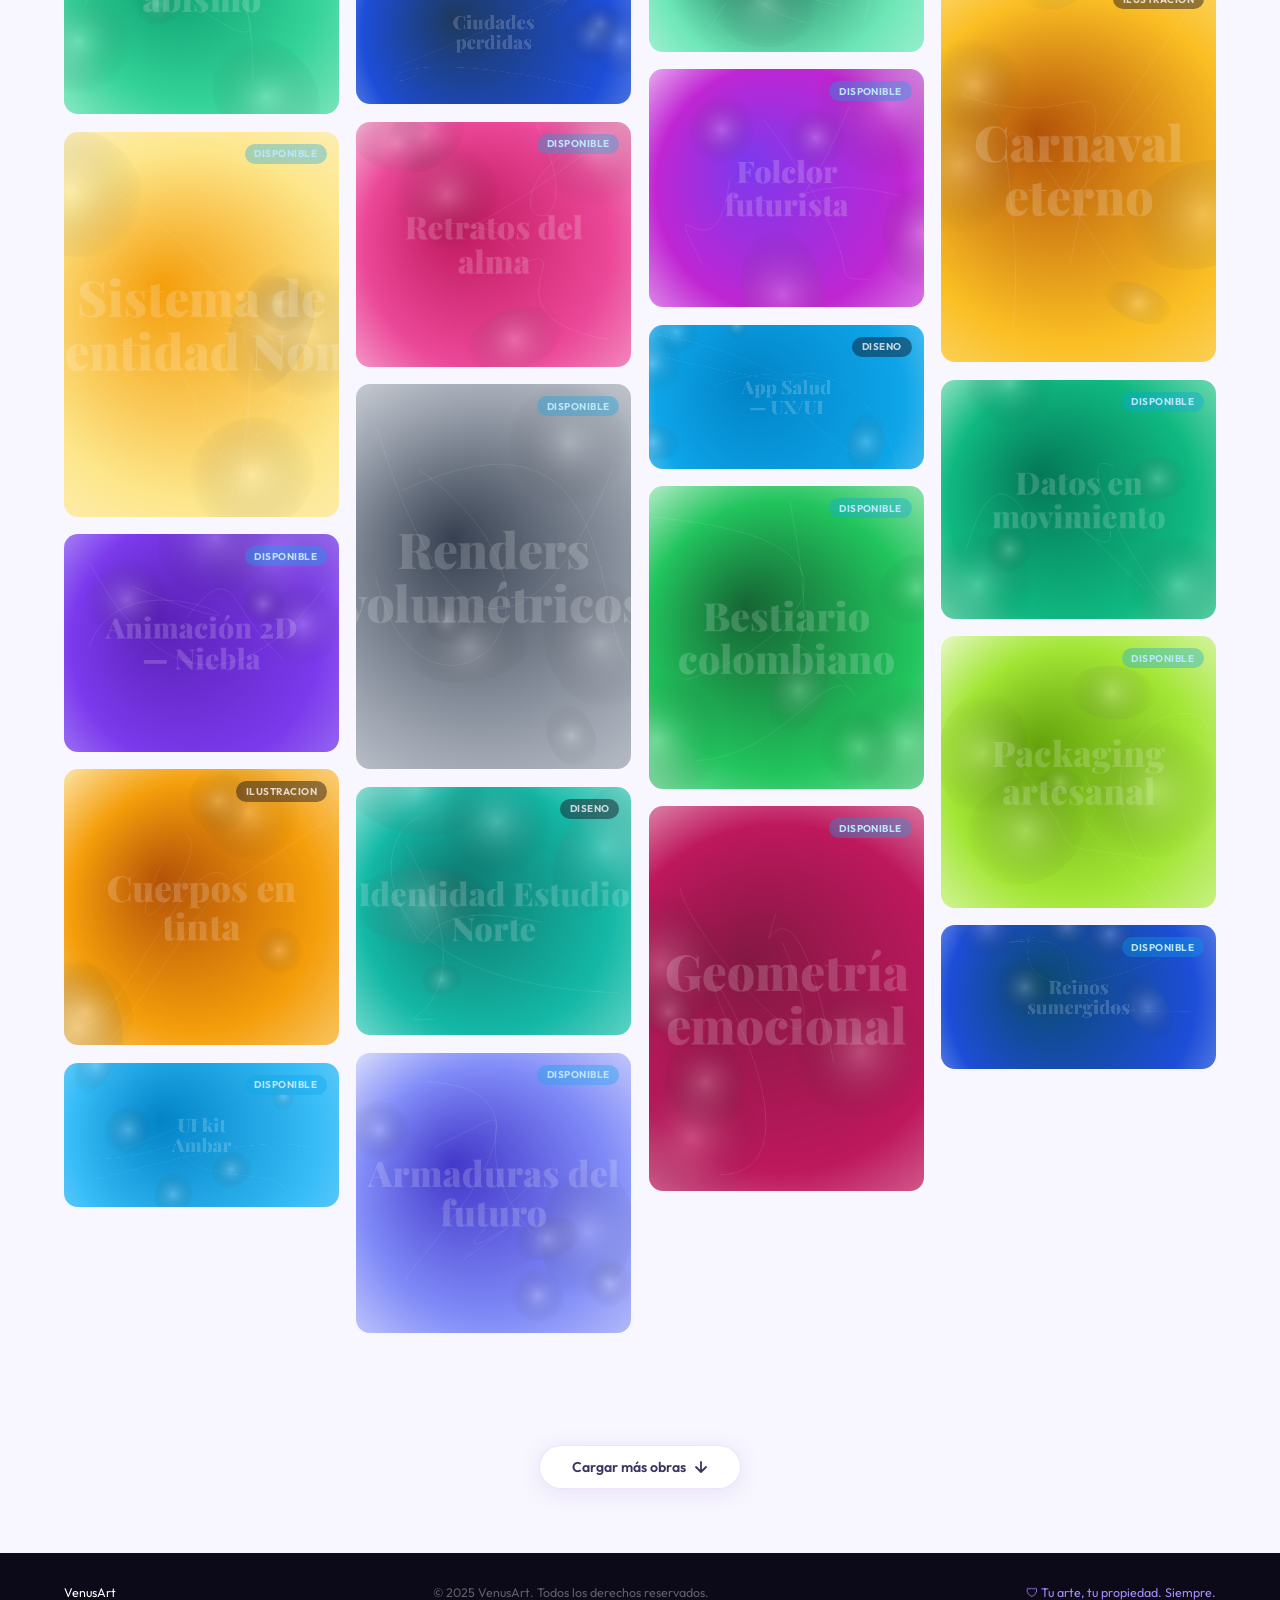
==== commit 4c355389: "Sin cambios relevantes" ====
--- a/index.html
+++ b/index.html
@@ -143,7 +143,7 @@
                 <p class="modal__desc" id="modalDesc">—</p>
                 <div class="modal__tags" id="modalTags"></div>
                 <div class="modal__actions">
-                    <a href="#" class="btn--cta">✉ Enviar propuesta</a>
+                    <a href="#" class="btn--cta" id="btnContact">✉ Enviar propuesta</a>
                     <a href="portafolio.html" class="btn--ghost">Ver portafolio completo</a>
                 </div>
             </div>
--- a/style.css
+++ b/style.css
@@ -1066,75 +1066,3 @@
   }
 }
 
-/* ── Tableta (≤ 900px) ── */
-@media (max-width: 900px) {
-  /* Header: apilar columnas */
-  .header .header-content {
-    flex-direction: column;
-    align-items: center;
-    gap: 2.5rem;
-    text-align: center;
-  }
-  .header .header-content .header-text,
-  .header .header-content .header-image {
-    width: 100%;
-  }
-  .header .header-content .header-image img {
-    width: 55%;
-    max-width: 340px;
-  }
-  .header .header-content .header-text h1 {
-    font-size: clamp(1.8rem, 5vw, 2.6rem);
-  }
- 
-  /* Nav: ocultar botones, mostrar burger */
-  .nav .nav-btn .mas-info { display: none; }
-  .nav .nav-btn .log-in   { font-size: 1rem; padding: 6px 14px; }
- 
-  /* filter-bar: apilar en tablet */
-  .filter-bar {
-    flex-direction: column;
-    align-items: flex-start;
-    gap: .75rem;
-    padding: .85rem 5%;
-  }
-  .filter-bar__right { margin-left: 0; }
-  .search-box { max-width: 100%; flex: 1 1 100%; }
-}
- 
-/* ── Móvil (≤ 640px) ── */
-@media (max-width: 640px) {
-  /* Nav compacta */
-  .nav { padding: .85rem 5%; }
-  .nav .nav-logo .nav-logo-text { font-size: 26px; }
-  .nav .nav-btn .mas-info { display: none; }
-  .nav .nav-btn .log-in   { font-size: .9rem; padding: 5px 12px; }
- 
-  /* Header */
-  .header { padding: 6rem 5% 2rem; }
-  .header .header-content .header-image img { width: 75%; }
-  .header .header-content .header-text p    { font-size: .9rem; }
- 
-  /* filter-bar: tabs en scroll horizontal */
-  .filter-tabs {
-    flex-wrap: nowrap;
-    overflow-x: auto;
-    -webkit-overflow-scrolling: touch;
-    padding-bottom: .25rem;
-    scrollbar-width: none;
-  }
-  .filter-tabs::-webkit-scrollbar { display: none; }
-  .ft-btn { flex-shrink: 0; }
- 
-  /* Modal responsive */
-  .modal { max-height: 95vh; }
-  .modal__actions { flex-direction: column; }
-  .btn--cta, .btn--ghost { width: 100%; justify-content: center; }
- 
-  /* Footer */
-  .footer-mini {
-    flex-direction: column;
-    text-align: center;
-    gap: .5rem;
-  }
-}
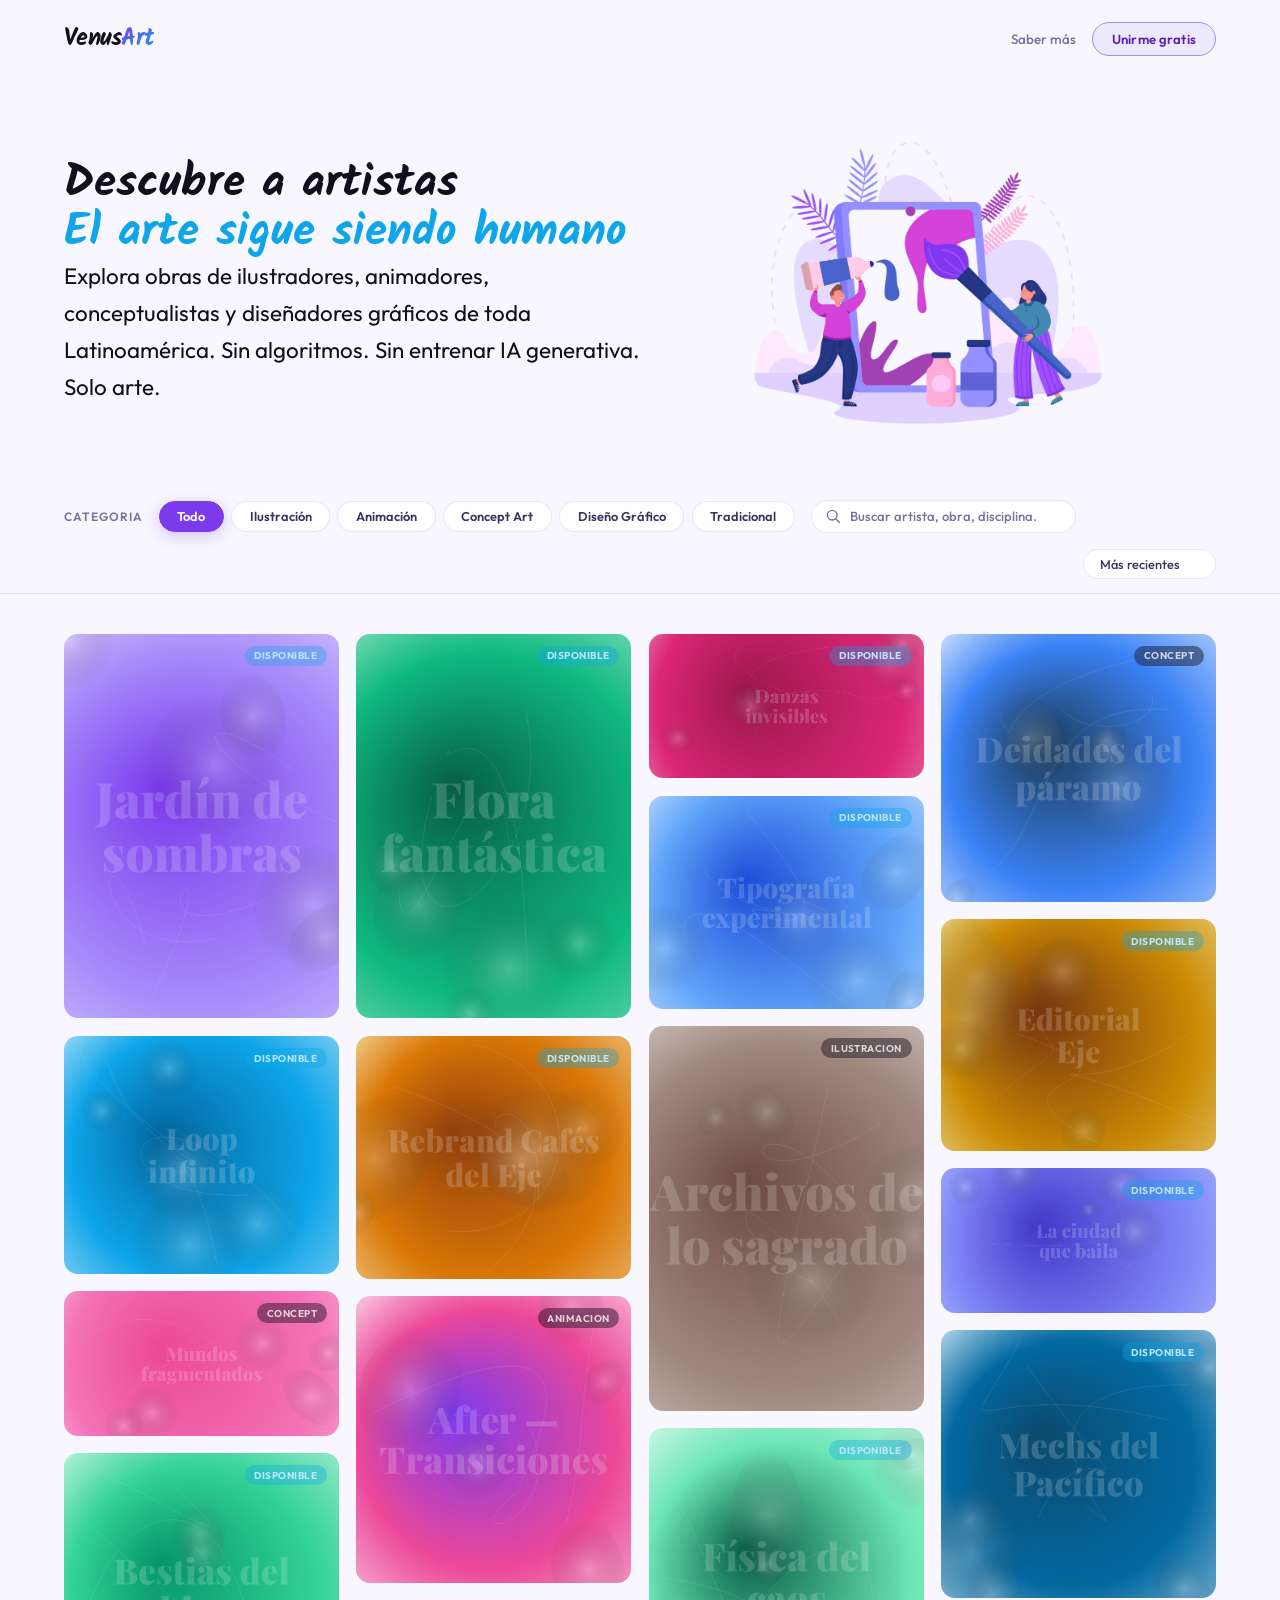
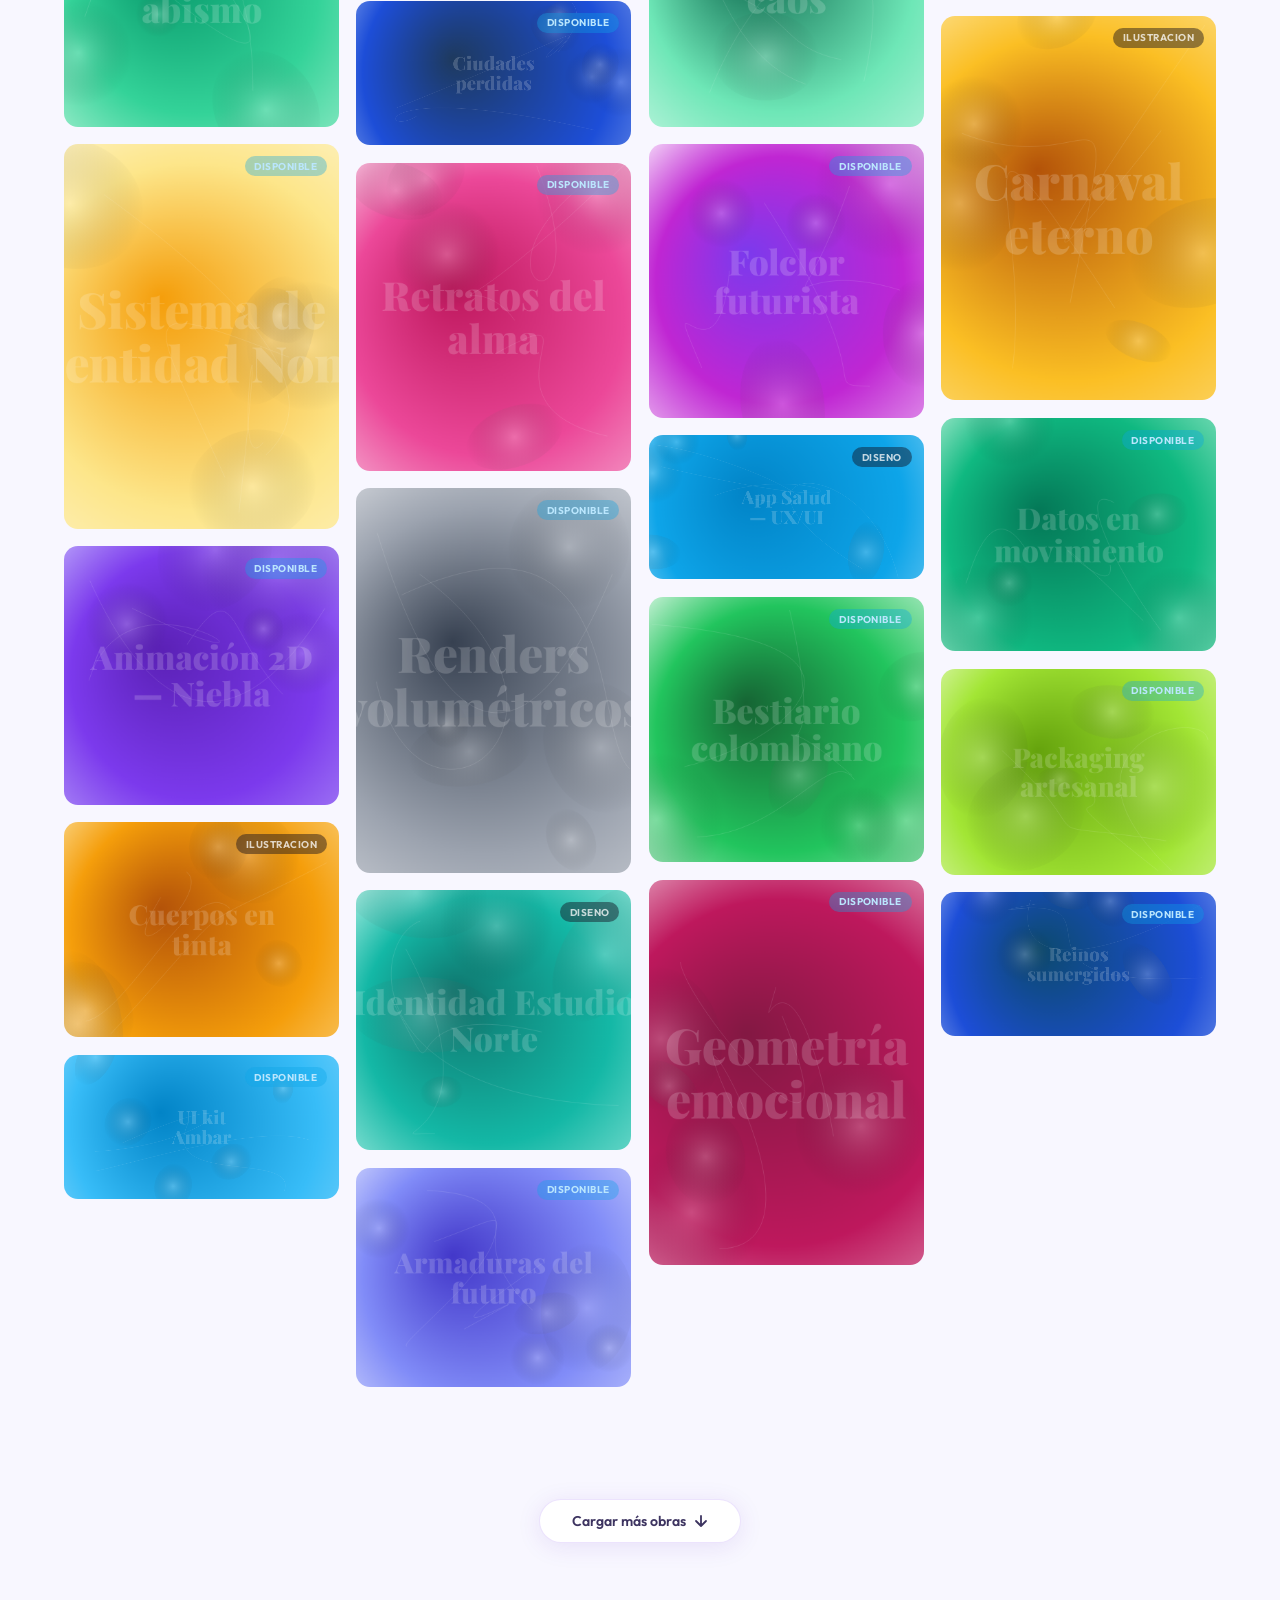
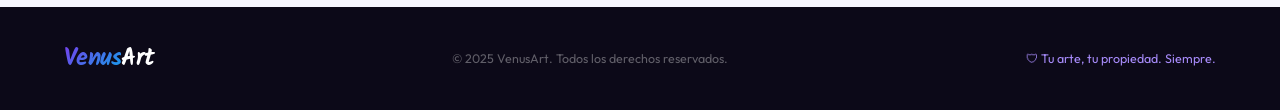
==== commit b4e48b8f: "Añadir registro y cambios pequeños" ====
--- a/index.html
+++ b/index.html
@@ -6,6 +6,7 @@
     <meta name="viewport" content="width=device-width, initial-scale=1.0">
     <title>VenusArt | Tu Portafolio Online</title>
     <link rel="stylesheet" href="style.css">
+    <link rel="stylesheet" href="explore.css">
 
     <link rel="preconnect" href="https://fonts.googleapis.com">
     <link rel="preconnect" href="https://fonts.gstatic.com" crossorigin>
@@ -19,16 +20,19 @@
 </head>
 
 <body>
-    <nav class="nav">
-        <div class="nav-logo">
-            <a href="#" class="nav-logo-text">
-                Venus<span class="span-logo">Art</span>
-            </a>
+    <nav class="nav" id="nav">
+        <a href="index.html" class="nav__logo">
+            Venus<span class="logo-v">Art</span>
+        </a>
+
+        <div class="nav__actions">
+            <a href="explore.html" class="nav__login">Saber más</a>
+            <a href="registro.html" class="btn btn--nav">Unirme gratis</a>
         </div>
-        <div class="nav-btn">
-            <a href="explore.html" class="mas-info">Saber más</a>
-            <a href="#" class="log-in">Inicia sesión</a>
-        </div>
+
+        <button class="nav__burger" id="burger" aria-label="Menú">
+            <span></span><span></span>
+        </button>
     </nav>
 
     <header class="header">
@@ -152,7 +156,7 @@
 
     <!-- FOOTER MINI -->
     <footer class="footer-mini">
-        <a href="index.html" class="nav__logo"><span class="logo-v">V</span>enusArt</a>
+        <a href="index.html" class="nav__logo"><span class="logo-v">Venus</span>Art</a>
         <span>© 2025 VenusArt. Todos los derechos reservados.</span>
         <span class="shield">🛡 Tu arte, tu propiedad. Siempre.</span>
     </footer>
--- a/explore.css
+++ b/explore.css
@@ -0,0 +1,1193 @@
+:root {
+  /* Colores principales */
+  --p:        #7C3AED;   /* purple principal */
+  --p-l:      #A78BFA;   /* purple light */
+  --p-ll:     #EDE9FE;   /* purple muy claro */
+  --p-d:      #5B21B6;   /* purple dark */
+
+  --s:        #0EA5E9;   /* sky principal */
+  --s-l:      #7DD3FC;   /* sky light */
+  --s-ll:     #E0F2FE;   /* sky muy claro */
+  --s-d:      #0369A1;   /* sky dark */
+
+  /* Neutros */
+  --bg:       #F8F7FF;
+  --surface:  #FFFFFF;
+  --surface2: #F3F0FD;
+  --ink:      #120E1E;
+  --ink2:     #3D3460;
+  --ink3:     #7B6FA0;
+  --border:   rgba(124,58,237,.14);
+
+  /* Sombras */
+  --sh:       0 4px 24px rgba(92,33,182,.10);
+  --sh-lg:    0 16px 56px rgba(92,33,182,.18);
+
+  /* Tipografía */
+  --display: 'Playfair Display', Georgia, serif;
+  --body:    'Outfit', system-ui, sans-serif;
+  --font-kalam: 'Kalam', sans-serif;
+
+  /* Misc */
+  --ease: cubic-bezier(0.22, 1, 0.36, 1);
+  --r:    14px;
+  --r-lg: 24px;
+}
+
+/* ── RESET ── */
+*, *::before, *::after { box-sizing: border-box; margin: 0; padding: 0; }
+html { scroll-behavior: smooth; }
+body {
+  font-family: var(--body);
+  background: var(--bg);
+  color: var(--ink);
+  overflow-x: hidden;
+  
+}
+a    { text-decoration: none; color: inherit; }
+button { border: none; background: none; font-family: var(--body); }
+ul { list-style: none; }
+
+/* ── NOISE ── */
+.noise {
+  position: fixed; inset: 0; z-index: 9999;
+  pointer-events: none;
+  background-image: url("data:image/svg+xml,%3Csvg viewBox='0 0 256 256' xmlns='http://www.w3.org/2000/svg'%3E%3Cfilter id='n'%3E%3CfeTurbulence type='fractalNoise' baseFrequency='0.9' numOctaves='4' stitchTiles='stitch'/%3E%3C/filter%3E%3Crect width='100%25' height='100%25' filter='url(%23n)' opacity='1'/%3E%3C/svg%3E");
+  opacity: 0.022;
+}
+
+
+
+/* ── TYPOGRAPHY ── */
+h1, h2, h3, h4 {
+  font-family: var(--display);
+  font-weight: 700;
+  line-height: 1.1;
+  font-family: var(--font-kalam);
+}
+em { font-style: italic; color: var(--p); }
+p  { line-height: 1.65; }
+
+.section-tag {
+  font-size: .75rem;
+  font-weight: 600;
+  letter-spacing: .14em;
+  text-transform: uppercase;
+  color: var(--p);
+  display: block;
+  margin-bottom: .6rem;
+}
+
+/* ── BUTTONS ── */
+.btn {
+  display: inline-flex;
+  align-items: center;
+  gap: .4rem;
+  padding: .65rem 1.5rem;
+  border-radius: 100px;
+  font-size: .88rem;
+  font-weight: 600;
+  letter-spacing: .01em;
+  transition: all .3s var(--ease);
+  white-space: nowrap;
+}
+.btn--lg { padding: .85rem 2rem; font-size: .95rem; }
+
+.btn--primary {
+  background: linear-gradient(60deg, var(--p-l)30%, var(--s));
+  color: #fff;
+  box-shadow: 0 4px 18px rgba(124,58,237,.35);
+}
+.btn--primary:hover {
+  background: var(--p-d);
+  transform: translateY(-2px);
+  box-shadow: 0 8px 28px rgba(124,58,237,.45);
+}
+
+.btn--outline {
+  color: var(--ink2);
+  border: 1.5px solid var(--border);
+}
+.btn--outline:hover {
+  border-color: var(--p-l);
+  color: var(--p);
+  background: var(--p-ll);
+}
+
+.btn--nav {
+  background: var(--p-ll);
+  color: var(--p-d);
+  border: 1.5px solid var(--p-l);
+  padding: .5rem 1.2rem;
+  font-size: .82rem;
+}
+.btn--nav:hover {
+  background: var(--p);
+  color: #fff;
+  border-color: var(--p);
+}
+
+/* ── NAV ── */
+.nav {
+  position: fixed; top: 0; left: 0; right: 0;
+  z-index: 200;
+  display: flex; align-items: center;
+  justify-content: space-between;
+  padding: 1.2rem 5%;
+  transition: all .4s var(--ease);
+}
+.nav.scrolled {
+  background: rgba(248,247,255,.92);
+  backdrop-filter: blur(20px);
+  box-shadow: 0 1px 0 var(--border), var(--sh);
+  padding: .75rem 5%;
+}
+
+.nav__logo {
+  font-family: var(--font-kalam);
+  font-size: 1.5rem;
+  font-weight: 900;
+  color: var(--ink);
+  letter-spacing: -.03em;
+}
+.logo-v {
+  display: inline-block;
+  background: linear-gradient(135deg, var(--p), var(--s));
+  -webkit-background-clip: text;
+  -webkit-text-fill-color: transparent;
+  background-clip: text;
+}
+
+.nav__links {
+  display: flex; gap: 1.75rem;
+}
+.nav__links a {
+  font-size: .84rem; font-weight: 500;
+  color: var(--ink2);
+  position: relative;
+  transition: color .2s;
+}
+.nav__links a::after {
+  content: '';
+  position: absolute; bottom: -3px; left: 0;
+  width: 0; height: 2px;
+  background: linear-gradient(90deg, var(--p), var(--s));
+  transition: width .3s var(--ease);
+  border-radius: 2px;
+}
+.nav__links a:hover { color: var(--p); }
+.nav__links a:hover::after { width: 100%; }
+
+.nav__actions { display: flex; align-items: center; gap: 1rem; }
+.nav__login {
+  font-size: .84rem; font-weight: 500;
+  color: var(--ink3);
+  transition: color .2s;
+}
+.nav__login:hover { color: var(--p); }
+
+.nav__burger {
+  display: none; flex-direction: column;
+  gap: 6px; padding: 4px;
+}
+.nav__burger span {
+  display: block; width: 22px; height: 2px;
+  background: var(--ink);
+  border-radius: 2px;
+  transition: all .3s var(--ease);
+}
+
+/* ── MOBILE MENU ── */
+.mobile-menu {
+  position: fixed; inset: 0; z-index: 190;
+  background: var(--surface);
+  display: flex; flex-direction: column;
+  align-items: center; justify-content: center;
+  gap: 1.5rem;
+  transform: translateX(100%);
+  transition: transform .5s var(--ease);
+}
+.mobile-menu.open { transform: translateX(0); }
+.mobile-menu nav { display: flex; flex-direction: column; gap: 1.25rem; text-align: center; }
+.mobile-menu a {
+  font-family: var(--display);
+  font-size: 2rem; font-weight: 700;
+  color: var(--ink);
+  transition: color .2s;
+}
+.mobile-menu a:hover { color: var(--p); }
+.mobile-menu__close {
+  position: absolute; top: 1.5rem; right: 5%;
+  font-size: 1.5rem; color: var(--ink3);
+  transition: color .2s;
+}
+.mobile-menu__close:hover { color: var(--p); }
+
+/* ── HERO ── */
+.hero {
+  min-height: 100vh;
+  display: grid;
+  grid-template-columns: 1fr 1fr;
+  align-items: center;
+  gap: 3rem;
+  padding: 9rem 5% 5rem;
+  position: relative;
+  overflow: hidden;
+}
+
+.hero__bg-text {
+  position: absolute;
+  top: 50%; left: 50%;
+  transform: translate(-50%, -50%);
+  font-family: var(--display);
+  font-size: clamp(120px, 22vw, 260px);
+  font-weight: 900;
+  color: transparent;
+  -webkit-text-stroke: 1.5px rgba(124,58,237,.07);
+  pointer-events: none;
+  user-select: none;
+  white-space: nowrap;
+  letter-spacing: -.05em;
+}
+
+.hero__badge {
+  display: inline-flex; align-items: center; gap: .5rem;
+  background: var(--s-ll);
+  color: var(--s-d);
+  border: 1.5px solid var(--s-l);
+  font-size: .75rem; font-weight: 600;
+  letter-spacing: .04em; text-transform: uppercase;
+  padding: .4rem 1rem;
+  border-radius: 100px;
+  margin-bottom: 1.5rem;
+}
+.badge-dot {
+  width: 7px; height: 7px;
+  background: var(--s);
+  border-radius: 50%;
+  animation: pulse 2s ease-in-out infinite;
+}
+@keyframes pulse {
+  0%,100% { opacity: 1; transform: scale(1); }
+  50%      { opacity: .6; transform: scale(1.3); }
+}
+
+.hero__title {
+  font-size: clamp(2.6rem, 5.5vw, 4.5rem);
+  color: var(--ink);
+  margin-bottom: 1.4rem;
+  letter-spacing: -.03em;
+}
+
+.hero__desc {
+  font-size: 1.05rem;
+  color: var(--ink2);
+  margin-bottom: 2rem;
+  max-width: 480px;
+  line-height: 1.7;
+}
+
+.hero__ctas {
+  display: flex; flex-wrap: wrap;
+  gap: .85rem; margin-bottom: 2.5rem;
+}
+
+.hero__proof {
+  display: flex; align-items: center; gap: .85rem;
+}
+.proof__avatars {
+  display: flex;
+}
+.pavatar {
+  width: 36px; height: 36px;
+  border-radius: 50%;
+  border: 2.5px solid var(--surface);
+  margin-left: -10px;
+}
+.pavatar:first-child { margin-left: 0; }
+.pavatar--1 { background: linear-gradient(135deg, var(--p), var(--p-l)); }
+.pavatar--2 { background: linear-gradient(135deg, var(--s), var(--s-l)); }
+.pavatar--3 { background: linear-gradient(135deg, #F472B6, #EC4899); }
+.pavatar--4 { background: linear-gradient(135deg, #34D399, #059669); }
+
+.hero__proof p { font-size: .82rem; color: var(--ink3); }
+.hero__proof strong { color: var(--ink2); }
+
+/* Mockup portafolio */
+.hero__right { position: relative; }
+
+.portfolio-mockup {
+  background: var(--surface);
+  border-radius: var(--r-lg);
+  box-shadow: var(--sh-lg);
+  border: 1px solid var(--border);
+  overflow: hidden;
+  max-width: 420px;
+  margin: 0 auto;
+  position: relative;
+  z-index: 1;
+}
+
+.pm__bar {
+  background: #F1F0F8;
+  padding: .65rem 1rem;
+  display: flex; align-items: center; gap: .5rem;
+  border-bottom: 1px solid var(--border);
+}
+.pm__dot {
+  width: 10px; height: 10px;
+  border-radius: 50%;
+}
+.pm__dot--r { background: #FF5F57; }
+.pm__dot--y { background: #FFBD2E; }
+.pm__dot--g { background: #28C840; }
+.pm__url {
+  flex: 1; text-align: center;
+  font-size: .73rem; color: var(--ink3);
+  background: rgba(255,255,255,.8);
+  border-radius: 100px;
+  padding: .2rem .75rem;
+  margin: 0 .5rem;
+}
+.pm__url strong { color: var(--p-d); }
+
+.pm__body { padding: 1.25rem; }
+
+.pm__profile {
+  display: flex; align-items: center; gap: .85rem;
+  margin-bottom: 1.1rem;
+}
+.pm__avatar {
+  width: 44px; height: 44px; border-radius: 50%;
+  background: linear-gradient(135deg, var(--p), var(--s));
+  flex-shrink: 0;
+}
+.pm__info { flex: 1; }
+.pm__info strong { display: block; font-size: .9rem; color: var(--ink); margin-bottom: .1rem; }
+.pm__info span   { font-size: .75rem; color: var(--ink3); }
+.pm__shield { font-size: 1.3rem; cursor: default; }
+
+.pm__grid {
+  display: grid;
+  grid-template-columns: repeat(3, 1fr);
+  gap: .55rem;
+  margin-bottom: 1rem;
+}
+.pm__work {
+  aspect-ratio: 1;
+  border-radius: 8px;
+}
+.pm__work--1 { background: linear-gradient(135deg, var(--p-l), var(--p)); }
+.pm__work--2 { background: linear-gradient(135deg, var(--s-l), var(--s)); }
+.pm__work--3 { background: linear-gradient(135deg, #F9A8D4, #EC4899); }
+.pm__work--4 { background: linear-gradient(135deg, #6EE7B7, #059669); }
+.pm__work--5 { background: linear-gradient(135deg, #FDE68A, #F59E0B); }
+.pm__work--6 { background: linear-gradient(135deg, var(--p), var(--s)); }
+
+.pm__contact {
+  display: block; text-align: center;
+  background: linear-gradient(90deg, var(--p), var(--s-d));
+  color: #fff;
+  font-size: .8rem; font-weight: 600;
+  padding: .65rem 1rem;
+  border-radius: 100px;
+  transition: opacity .2s;
+}
+.pm__contact:hover { opacity: .9; }
+
+/* Tags flotantes */
+.float-tag {
+  position: absolute;
+  background: var(--surface);
+  border-radius: 100px;
+  padding: .55rem 1.1rem;
+  font-size: .78rem; font-weight: 600;
+  color: var(--ink2);
+  box-shadow: var(--sh);
+  border: 1.5px solid var(--border);
+  display: flex; align-items: center; gap: .4rem;
+  white-space: nowrap;
+  z-index: 2;
+  animation: floatY 4s ease-in-out infinite;
+}
+.float-tag--hd {
+  top: -1rem; right: -1.5rem;
+  animation-delay: 0s;
+}
+.float-tag--link {
+  bottom: 2rem; left: -2rem;
+  animation-delay: 2s;
+}
+.ft-icon { font-size: .9rem; }
+@keyframes floatY {
+  0%,100% { transform: translateY(0); }
+  50%      { transform: translateY(-8px); }
+}
+
+/* ── PROBLEM ── */
+.problem {
+  padding: 7rem 5%;
+  background: var(--ink);
+  position: relative;
+  overflow: hidden;
+}
+.problem::before {
+  content: '';
+  position: absolute; inset: 0;
+  background:
+    radial-gradient(ellipse at 10% 50%, rgba(124,58,237,.2) 0%, transparent 60%),
+    radial-gradient(ellipse at 90% 20%, rgba(14,165,233,.15) 0%, transparent 55%);
+  pointer-events: none;
+}
+
+.problem__label {
+  margin-bottom: 3rem;
+}
+.problem__label span {
+  font-size: .78rem; font-weight: 600;
+  letter-spacing: .14em; text-transform: uppercase;
+  color: var(--s-l);
+}
+
+.problem__header {
+  margin-bottom: 3.5rem;
+}
+.problem__header h2 {
+  font-size: clamp(2rem, 4vw, 3rem);
+  color: #fff; margin-bottom: .75rem;
+}
+.problem__header p {
+  font-size: 1rem; color: rgba(255,255,255,.55);
+  max-width: 500px;
+}
+.problem__header em { color: var(--p-l); }
+
+.problem__grid {
+  display: grid;
+  grid-template-columns: repeat(2, 1fr);
+  gap: 1.25rem;
+}
+
+.pcard {
+  background: rgba(255,255,255,.04);
+  border: 1px solid rgba(255,255,255,.08);
+  border-radius: var(--r);
+  padding: 2rem;
+  transition: all .35s var(--ease);
+}
+.pcard:hover {
+  background: rgba(255,255,255,.07);
+  border-color: rgba(124,58,237,.4);
+  transform: translateY(-4px);
+}
+.pcard--accent {
+  background: rgba(124,58,237,.12);
+  border-color: rgba(124,58,237,.25);
+}
+
+.pcard__icon { font-size: 2rem; margin-bottom: 1rem; }
+.pcard h3 {
+  font-family: var(--display);
+  font-size: 1.2rem; font-weight: 700;
+  color: #fff; margin-bottom: .65rem;
+}
+.pcard p { font-size: .88rem; color: rgba(255,255,255,.6); line-height: 1.65; }
+
+/* ── SOLUTION ── */
+.solution {
+  padding: 7rem 5%;
+  background: var(--surface);
+}
+.solution__inner {
+  display: grid;
+  grid-template-columns: 1fr 1fr;
+  gap: 5rem;
+  align-items: center;
+}
+.solution__text h2 {
+  font-size: clamp(1.9rem, 3.5vw, 2.8rem);
+  margin-bottom: 1rem;
+}
+.solution__text > p {
+  font-size: .95rem; color: var(--ink2);
+  margin-bottom: 2rem;
+  line-height: 1.7;
+}
+
+.solution__list {
+  display: flex; flex-direction: column; gap: 1rem;
+}
+.solution__list li {
+  display: flex; align-items: flex-start; gap: .85rem;
+}
+.sl-check {
+  width: 22px; height: 22px;
+  background: linear-gradient(135deg, var(--p), var(--s));
+  color: #fff;
+  border-radius: 50%;
+  display: flex; align-items: center; justify-content: center;
+  font-size: .7rem; font-weight: 700;
+  flex-shrink: 0; margin-top: .1rem;
+}
+.solution__list div { font-size: .9rem; color: var(--ink2); }
+.solution__list strong { color: var(--ink); }
+
+/* VS Card */
+.vs-card {
+  background: var(--bg);
+  border-radius: var(--r-lg);
+  border: 1.5px solid var(--border);
+  overflow: hidden;
+  box-shadow: var(--sh-lg);
+}
+.vs-row {
+  display: grid;
+  grid-template-columns: 1fr 100px 100px;
+  align-items: center;
+  padding: .85rem 1.25rem;
+  border-bottom: 1px solid var(--border);
+  font-size: .85rem;
+}
+.vs-row:last-child { border-bottom: none; }
+.vs-row--head {
+  background: var(--surface);
+  font-weight: 600; font-size: .76rem;
+  letter-spacing: .06em; text-transform: uppercase;
+  color: var(--ink3);
+}
+.vs-col { text-align: center; }
+.vs-col--bad { color: var(--ink3); }
+.vs-col--good {
+  background: linear-gradient(90deg, var(--p), var(--s));
+  -webkit-background-clip: text;
+  -webkit-text-fill-color: transparent;
+  background-clip: text;
+  font-weight: 700;
+}
+.x   { color: #F87171; font-style: normal; font-size: 1rem; }
+.chk { color: var(--p); font-style: normal; font-size: 1rem; font-weight: 700; }
+
+/* ── FEATURES ── */
+.features {
+  padding: 7rem 5%;
+  background: var(--bg);
+}
+.features__header {
+  text-align: center; margin-bottom: 3.5rem;
+}
+.features__header h2 { font-size: clamp(1.9rem, 3.5vw, 2.8rem); }
+
+.features__grid {
+  display: grid;
+  grid-template-columns: 1fr 1fr;
+  gap: 1.25rem;
+}
+
+.fcard {
+  background: var(--surface);
+  border: 1.5px solid var(--border);
+  border-radius: var(--r-lg);
+  padding: 2.25rem;
+  transition: all .4s var(--ease);
+  position: relative;
+  overflow: hidden;
+}
+.fcard:hover {
+  border-color: var(--p-l);
+  box-shadow: var(--sh-lg);
+  transform: translateY(-4px);
+}
+.fcard--full {
+  grid-column: span 2;
+  display: grid;
+  grid-template-columns: 1fr 1fr;
+  gap: 2.5rem;
+  align-items: center;
+}
+.fcard--purple {
+  background: linear-gradient(135deg, var(--p-ll), var(--s-ll));
+  border-color: var(--p-l);
+}
+.fcard--dark {
+  background: var(--p-d);
+  border-color: rgba(255,255,255,.1);
+  color: rgba(255,255,255,.85);
+}
+
+.fcard__num {
+  font-family: var(--display);
+  font-size: 3.5rem; font-weight: 900;
+  color: var(--p);
+  line-height: 1;
+  margin-bottom: .75rem;
+  letter-spacing: -.04em;
+}
+.fcard--dark .fcard__num { color: var(--bg); }
+
+.fcard h3 {
+  font-size: 1.3rem; font-weight: 700;
+  margin-bottom: .65rem; color: var(--ink);
+}
+.fcard p {
+  font-size: .9rem; color: var(--ink2); line-height: 1.65;
+  margin-bottom: 1.25rem;
+}
+.fcard ul {
+  display: flex; flex-direction: column; gap: .45rem;
+}
+.fcard ul li {
+  font-size: .83rem; color: var(--ink2);
+  padding-left: 1.1rem; position: relative;
+}
+.fcard ul li::before {
+  content: '✦';
+  position: absolute; left: 0;
+  color: var(--p-l); font-size: .6rem; top: .1rem;
+}
+
+.fcard__pill-list {
+  display: flex; flex-wrap: wrap; gap: .5rem;
+}
+.fcard__pill-list span {
+  font-size: .74rem; font-weight: 600;
+  padding: .3rem .85rem;
+  background: var(--p-ll);
+  color: var(--p-d);
+  border-radius: 100px;
+  border: 1px solid var(--p-l);
+}
+
+.fcard--dark h3 { color: #fff; }
+.fcard--dark p  { color: rgba(255,255,255,.65); }
+
+/* Mini browser mockup */
+.mini-browser {
+  background: #F1F0F8;
+  border-radius: var(--r);
+  border: 1px solid var(--border);
+  overflow: hidden;
+}
+.mb__bar {
+  background: #E8E6F5;
+  padding: .55rem .85rem;
+  display: flex; align-items: center; gap: .4rem;
+  border-bottom: 1px solid var(--border);
+}
+.mb__dots { display: flex; gap: 5px; }
+.mb__dots span {
+  width: 8px; height: 8px;
+  border-radius: 50%;
+  background: rgba(0,0,0,.15);
+}
+.mb__addr {
+  flex: 1; text-align: center;
+  font-size: .68rem; color: var(--ink3);
+  background: rgba(255,255,255,.7);
+  border-radius: 100px;
+  padding: .18rem .65rem;
+  margin: 0 .4rem;
+}
+.mb__addr strong { color: var(--p-d); }
+.mb__screen { padding: .85rem; }
+.mb__hero-strip {
+  height: 80px;
+  border-radius: 8px;
+  background: linear-gradient(90deg, var(--p), var(--s));
+  margin-bottom: .75rem;
+  opacity: .7;
+}
+.mb__content { display: flex; flex-direction: column; gap: .65rem; }
+.mb__avatar {
+  width: 36px; height: 36px; border-radius: 50%;
+  background: linear-gradient(135deg, var(--p), var(--s));
+}
+.mb__lines { display: flex; flex-direction: column; gap: .3rem; }
+.mb__lines span {
+  display: block; height: 8px;
+  background: var(--border);
+  border-radius: 100px;
+}
+.mb__works {
+  display: grid; grid-template-columns: repeat(3,1fr); gap: .4rem;
+  margin-top: .25rem;
+}
+.mb__works div {
+  aspect-ratio: 1; border-radius: 6px;
+  background: var(--border);
+}
+
+/* Contacto demo */
+.contact-demo {
+  display: flex; flex-direction: column; gap: .75rem;
+  margin-top: 1rem;
+}
+.cd__msg {
+  max-width: 85%;
+  padding: .75rem 1rem;
+  border-radius: var(--r);
+  font-size: .82rem;
+}
+.cd__msg p { color: var(--ink2); margin-bottom: .3rem; line-height: 1.5; }
+.cd__msg span { font-size: .7rem; color: var(--ink3); }
+.cd__msg--in {
+  background: var(--surface);
+  border: 1px solid var(--border);
+  align-self: flex-start;
+}
+.cd__msg--out {
+  background: linear-gradient(135deg, var(--p), var(--s-d));
+  align-self: flex-end;
+  text-align: right;
+}
+.cd__msg--out p, .cd__msg--out span { color: rgba(255,255,255,.9); }
+
+/* Shield visual */
+.shield-visual {
+  display: flex; align-items: center; gap: 1rem;
+  margin-top: 1rem;
+  background: rgba(255,255,255,.06);
+  border: 1px solid rgba(255,255,255,.1);
+  border-radius: var(--r);
+  padding: 1rem;
+}
+.shield-icon { font-size: 2.5rem; }
+.shield-lines { display: flex; flex-direction: column; gap: .35rem; }
+.shield-lines span {
+  font-size: .75rem; font-weight: 500;
+  color: rgba(255,255,255,.7);
+}
+
+/* ── DISCOVERY ── */
+.discovery {
+  padding: 7rem 5%;
+  background: var(--surface2);
+}
+.discovery__header {
+  text-align: center; margin-bottom: 2.5rem;
+}
+.discovery__header h2 { font-size: clamp(1.9rem, 3.5vw, 2.8rem); margin-bottom: .75rem; }
+.discovery__header p  { font-size: .95rem; color: var(--ink2); }
+
+.discovery__filters {
+  display: flex; flex-wrap: wrap; gap: .55rem;
+  justify-content: center; margin-bottom: 2.5rem;
+}
+.df-btn {
+  padding: .5rem 1.2rem;
+  border-radius: 100px;
+  font-size: .8rem; font-weight: 600;
+  color: var(--ink2);
+  border: 1.5px solid var(--border);
+  background: var(--surface);
+  transition: all .3s var(--ease);
+}
+.df-btn:hover, .df-btn.active {
+  background: var(--p);
+  color: #fff;
+  border-color: var(--p);
+  box-shadow: 0 4px 16px rgba(124,58,237,.3);
+}
+
+.discovery__wall {
+  display: grid;
+  grid-template-columns: repeat(3, 1fr);
+  grid-auto-rows: 220px;
+  gap: 1rem;
+}
+
+.dw-card {
+  border-radius: var(--r);
+  overflow: hidden;
+  position: relative;
+  transition: all .4s var(--ease);
+}
+.dw-card:hover { transform: scale(1.02); box-shadow: var(--sh-lg); }
+.dw-card--tall  { grid-row: span 2; }
+.dw-card--wide  { grid-column: span 2; }
+.dw-card.hidden { opacity: 0; pointer-events: none; transform: scale(.95); }
+
+.dw-card__img {
+  position: absolute; inset: 0;
+  transition: transform .5s var(--ease);
+}
+.dw-card:hover .dw-card__img { transform: scale(1.05); }
+
+.dw-img--1 { background: radial-gradient(ellipse at 30% 40%, var(--p) 0%, var(--s) 70%, #E879F9 100%); }
+.dw-img--2 { background: radial-gradient(ellipse at 60% 30%, var(--s-d) 0%, var(--p-d) 60%, #312E81 100%); }
+.dw-img--3 { background: radial-gradient(ellipse at 50% 60%, #F472B6 0%, var(--p) 60%, var(--s) 100%); }
+.dw-img--4 { background: radial-gradient(ellipse at 40% 40%, #34D399 0%, var(--s) 60%, var(--p-l) 100%); }
+.dw-img--5 { background: radial-gradient(ellipse at 50% 40%, #FDE68A 0%, #F59E0B 40%, var(--p) 100%); }
+.dw-img--6 { background: radial-gradient(ellipse at 30% 60%, var(--p-l) 0%, #E879F9 50%, var(--s) 100%); }
+
+.dw-card__footer {
+  position: absolute; bottom: 0; left: 0; right: 0;
+  background: linear-gradient(to top, rgba(18,14,30,.85), transparent);
+  padding: 1.5rem 1rem .9rem;
+  display: flex; align-items: flex-end; justify-content: space-between;
+}
+.dw-card__info strong { display: block; font-size: .85rem; color: #fff; }
+.dw-card__info span   { font-size: .72rem; color: rgba(255,255,255,.65); }
+
+.dw-badge {
+  font-size: .68rem; font-weight: 700;
+  letter-spacing: .05em;
+  padding: .28rem .7rem;
+  border-radius: 100px;
+  background: rgba(255,255,255,.15);
+  color: rgba(255,255,255,.8);
+  white-space: nowrap;
+  backdrop-filter: blur(6px);
+}
+.dw-badge--open {
+  background: rgba(14,165,233,.25);
+  color: #7DD3FC;
+}
+
+/* ── ROADMAP ── */
+.roadmap {
+  padding: 7rem 5%;
+  background: var(--ink);
+}
+.roadmap::before {
+  content: '';
+  /* override; handled per section */
+}
+.roadmap {
+  position: relative;
+  overflow: hidden;
+}
+.roadmap::before {
+  content: '';
+  position: absolute; inset: 0;
+  background: radial-gradient(ellipse at 50% 0%, rgba(124,58,237,.2), transparent 60%);
+  pointer-events: none;
+}
+
+.roadmap__header {
+  text-align: center; margin-bottom: 4rem;
+}
+.roadmap__header h2 { color: #fff; font-size: clamp(1.9rem, 3.5vw, 2.8rem); }
+.roadmap__header em { color: var(--p-l); }
+.roadmap__header .section-tag { color: var(--s-l); }
+
+.roadmap__track {
+  display: flex; align-items: flex-start;
+  gap: 0; max-width: 960px; margin: 0 auto;
+}
+
+.rm-phase {
+  flex: 1;
+  display: flex; flex-direction: column; align-items: center;
+  text-align: center;
+}
+.rm-phase__num {
+  width: 52px; height: 52px;
+  border-radius: 50%;
+  background: linear-gradient(135deg, var(--p), var(--s-d));
+  color: #fff;
+  font-family: var(--font-kalam);
+  font-size: 1.3rem; font-weight: 700;
+  display: flex; align-items: center; justify-content: center;
+  margin-bottom: 1.25rem;
+  box-shadow: 0 0 0 6px rgba(124,58,237,.2);
+  flex-shrink: 0;
+}
+.rm-phase__body h4 {
+  font-family: var(--font-kalam);
+  font-size: 1.3rem; color: #fff;
+  margin-bottom: .5rem;
+}
+.rm-phase__body p {
+  font-size: .82rem; color: rgba(255,255,255,.5);
+  line-height: 1.6; margin-bottom: .85rem;
+}
+.rm-tag {
+  display: inline-block;
+  font-size: .68rem; font-weight: 700; letter-spacing: .06em;
+  text-transform: uppercase;
+  padding: .25rem .75rem; border-radius: 100px;
+  background: rgba(255,255,255,.08);
+  color: rgba(255,255,255,.5);
+  border: 1px solid rgba(255,255,255,.12);
+}
+.rm-tag--done {
+  background: rgba(14,165,233,.2);
+  color: var(--s-l);
+  border-color: rgba(14,165,233,.3);
+}
+
+.rm-connector {
+  flex: 0 0 40px;
+  height: 2px;
+  background: linear-gradient(90deg, var(--p), var(--s));
+  margin-top: 26px;
+  opacity: .4;
+}
+
+/* ── COMMUNITY ── */
+.community {
+  padding: 7rem 5%;
+  background: var(--bg);
+}
+.community__inner {
+  display: grid;
+  grid-template-columns: 1fr 1fr;
+  gap: 5rem; align-items: center;
+}
+
+.community__text h2 { font-size: clamp(1.9rem, 3.5vw, 2.8rem); margin-bottom: .85rem; }
+.community__text > p { font-size: .95rem; color: var(--ink2); margin-bottom: 2.5rem; }
+
+.community__stats {
+  display: flex; gap: 2.5rem;
+}
+.cstat { display: flex; flex-direction: column; gap: .2rem; }
+.cstat__n {
+  font-family: var(--display);
+  font-size: 2.5rem; font-weight: 900;
+  background: linear-gradient(135deg, var(--p), var(--s));
+  -webkit-background-clip: text;
+  -webkit-text-fill-color: transparent;
+  background-clip: text;
+  line-height: 1;
+}
+.cstat > span { font-size: .75rem; color: var(--ink3); text-transform: uppercase; letter-spacing: .08em; }
+
+.community__wall { display: flex; flex-direction: column; gap: 1rem; }
+
+.cw-item {
+  background: var(--surface);
+  border: 1.5px solid var(--border);
+  border-radius: var(--r);
+  padding: 1.25rem;
+  display: flex; gap: .9rem; align-items: flex-start;
+  transition: all .3s var(--ease);
+}
+.cw-item:hover { border-color: var(--p-l); box-shadow: var(--sh); }
+
+.cw-avatar {
+  width: 40px; height: 40px; border-radius: 50%; flex-shrink: 0;
+}
+.cw-item--1 .cw-avatar { background: linear-gradient(135deg, var(--p), var(--s)); }
+.cw-item--2 .cw-avatar { background: linear-gradient(135deg, #F472B6, var(--p)); }
+.cw-item--3 .cw-avatar { background: linear-gradient(135deg, var(--s), #34D399); }
+
+.cw-text strong { display: block; font-size: .82rem; color: var(--p); margin-bottom: .35rem; }
+.cw-text p { font-size: .85rem; color: var(--ink2); line-height: 1.55; }
+
+/* ── CTA FINAL ── */
+.cta-final {
+  padding: 8rem 5%;
+  background: linear-gradient(135deg, var(--p-d), var(--p), var(--s-d));
+  text-align: center;
+  position: relative;
+  overflow: hidden;
+}
+.cta-final__bg { position: absolute; inset: 0; pointer-events: none; }
+.ctabg-blob {
+  position: absolute;
+  border-radius: 50%;
+  filter: blur(80px);
+}
+.ctabg-blob--1 {
+  width: 400px; height: 400px;
+  background: rgba(255,255,255,.08);
+  top: -100px; left: -100px;
+}
+.ctabg-blob--2 {
+  width: 350px; height: 350px;
+  background: rgba(14,165,233,.2);
+  bottom: -80px; right: -80px;
+}
+
+.cta-final__content { position: relative; z-index: 1; }
+.cta-final .section-tag { color: rgba(255,255,255,.65); }
+.cta-final h2 {
+  font-size: clamp(2rem, 4vw, 3.2rem);
+  color: #fff; margin-bottom: .85rem;
+}
+.cta-final h2 em { color: var(--s-l); -webkit-text-fill-color: var(--s-l); }
+.cta-final > .cta-final__content > p {
+  font-size: 1rem; color: rgba(255,255,255,.7);
+  margin-bottom: 2.5rem; max-width: 480px; margin-left: auto; margin-right: auto;
+}
+
+.cta-final__actions { display: flex; gap: 1rem; justify-content: center; flex-wrap: wrap; margin-bottom: 1.5rem; }
+
+.cta-final__legal {
+  font-size: .75rem;
+  color: rgba(255,255,255,.5);
+  max-width: 400px; margin: 0 auto;
+  line-height: 1.6;
+}
+
+/* ── FOOTER ── */
+.footer {
+  background: #0C0918;
+  color: rgba(255,255,255,.55);
+  padding: 4rem 5% 2rem;
+}
+.footer__top {
+  display: grid; grid-template-columns: 1fr 2fr;
+  gap: 4rem; margin-bottom: 3rem;
+  padding-bottom: 3rem;
+  border-bottom: 1px solid rgba(255,255,255,.06);
+}
+.footer__brand .nav__logo { color: #fff; display: block; margin-bottom: .65rem; }
+.footer__brand > p { font-size: .85rem; color: rgba(255,255,255,.4); line-height: 1.6; margin-bottom: 1.25rem; }
+
+.footer__social { display: flex; gap: .65rem; }
+.footer__social a {
+  width: 34px; height: 34px;
+  border-radius: 50%;
+  border: 1px solid rgba(255,255,255,.1);
+  display: flex; align-items: center; justify-content: center;
+  font-size: .72rem; font-weight: 700;
+  color: rgba(255,255,255,.4);
+  transition: all .2s;
+}
+.footer__social a:hover { border-color: var(--p-l); color: var(--p-l); }
+
+.footer__cols { display: flex; gap: 3rem; }
+.footer__cols > div { display: flex; flex-direction: column; gap: .65rem; }
+.footer__cols h5 {
+  font-family: var(--display);
+  font-size: .95rem; color: #fff; font-weight: 700;
+  margin-bottom: .25rem;
+}
+.footer__cols a { font-size: .82rem; color: rgba(255,255,255,.4); transition: color .2s; }
+.footer__cols a:hover { color: var(--p-l); }
+
+.footer__bottom {
+  display: flex; justify-content: space-between; align-items: center;
+  font-size: .75rem; color: rgba(255,255,255,.25);
+}
+.footer__shield { color: var(--p-l); font-size: .78rem; }
+
+/* ── REVEAL ── */
+.reveal, .reveal-scale {
+  opacity: 0;
+  transform: translateY(28px);
+  transition: opacity .65s var(--ease), transform .65s var(--ease);
+}
+.reveal-scale { transform: scale(.96) translateY(16px); }
+.reveal.visible, .reveal-scale.visible { opacity: 1; transform: none; }
+
+/* stagger children */
+.hero__left .reveal:nth-child(1) { transition-delay: .05s; }
+.hero__left .reveal:nth-child(2) { transition-delay: .15s; }
+.hero__left .reveal:nth-child(3) { transition-delay: .25s; }
+.hero__left .reveal:nth-child(4) { transition-delay: .35s; }
+.hero__left .reveal:nth-child(5) { transition-delay: .45s; }
+
+.problem__grid  .reveal:nth-child(2) { transition-delay: .1s; }
+.problem__grid  .reveal:nth-child(3) { transition-delay: .2s; }
+.problem__grid  .reveal:nth-child(4) { transition-delay: .3s; }
+
+.features__grid .reveal:nth-child(2) { transition-delay: .1s; }
+.features__grid .reveal:nth-child(3) { transition-delay: .2s; }
+.features__grid .reveal:nth-child(4) { transition-delay: .3s; }
+
+.roadmap__track .reveal:nth-child(1) { transition-delay: .05s; }
+.roadmap__track .reveal:nth-child(3) { transition-delay: .15s; }
+.roadmap__track .reveal:nth-child(5) { transition-delay: .25s; }
+.roadmap__track .reveal:nth-child(7) { transition-delay: .35s; }
+
+/* ── RESPONSIVE ── */
+@media (max-width: 1024px) {
+  .hero         { grid-template-columns: 1fr; padding-top: 7rem; }
+  .hero__right  { display: none; }
+  .solution__inner  { grid-template-columns: 1fr; gap: 3rem; }
+  .features__grid   { grid-template-columns: 1fr; }
+  .fcard--full      { grid-column: span 1; grid-template-columns: 1fr; }
+  .community__inner { grid-template-columns: 1fr; gap: 3rem; }
+  .footer__top      { grid-template-columns: 1fr; gap: 2rem; }
+  .roadmap__track   { flex-wrap: wrap; justify-content: center; }
+  .rm-connector     { display: none; }
+}
+
+@media (max-width: 768px) {
+  .nav__links, .nav__actions { display: none; }
+  .nav__burger { display: flex; }
+  .problem__grid      { grid-template-columns: 1fr; }
+  .discovery__wall    { grid-template-columns: 1fr 1fr; }
+  .dw-card--wide      { grid-column: span 1; }
+  .community__stats   { gap: 1.5rem; }
+  .footer__cols       { flex-direction: column; gap: 1.5rem; }
+  .footer__bottom     { flex-direction: column; gap: .5rem; text-align: center; }
+  body                { cursor: auto; }
+  button, a           { cursor: pointer; }
+}
+
+@media (max-width: 480px) {
+  .hero__ctas         { flex-direction: column; }
+  .hero__ctas .btn    { width: 100%; justify-content: center; }
+  .discovery__wall    { grid-template-columns: 1fr; }
+  .dw-card--tall      { grid-row: span 1; }
+}
+
+/* ── Tableta (≤ 900px) ── */
+@media (max-width: 900px) {
+  /* Nav: ocultar btn "Explorar portafolios" en tablet media */
+  .btn--explore-nav { display: none; }
+ 
+  /* Hero: más padding-top para que el nav no tape el contenido */
+  .hero { padding-top: 8rem; }
+ 
+  /* Roadmap: reducir tamaño de fases */
+  .rm-phase__body h4 { font-size: 1.1rem; }
+ 
+  /* Community stats: ajustar gap */
+  .community__stats { gap: 1.25rem; }
+}
+ 
+/* ── Móvil (≤ 768px) — complemento a las reglas existentes ── */
+@media (max-width: 768px) {
+  /* Hero: más espacio vertical cómodo */
+  .hero { padding: 6.5rem 5% 3rem; }
+  .hero__title { font-size: clamp(2rem, 7vw, 3rem); }
+ 
+  /* Ocultar TAMBIÉN el btn "Explorar portafolios" cuando se ocultan nav__actions */
+  .btn--explore-nav { display: none; }
+ 
+  /* Solution VS card: scroll horizontal si no cabe */
+  .vs-card { overflow-x: auto; }
+  .vs-row  { min-width: 340px; }
+ 
+  /* Features: padding reducido */
+  .fcard { padding: 1.5rem; }
+ 
+  /* Discovery wall: asegurar que dw-card--tall no doble en 2 cols */
+  .dw-card--tall { grid-row: span 1; }
+ 
+  /* CTA final: apilar botones */
+  .cta-final__actions { flex-direction: column; align-items: center; }
+  .cta-final__actions .btn { width: 100%; max-width: 320px; justify-content: center; }
+ 
+  /* Footer cols: ya estaba, refuerzo el logo */
+  .footer__brand .nav__logo { font-size: 1.3rem; }
+}
+ 
+/* ── Móvil pequeño (≤ 480px) — complemento a las reglas existentes ── */
+@media (max-width: 480px) {
+  /* Nav */
+  .nav { padding: .75rem 5%; }
+  .nav__logo { font-size: 1.25rem; }
+ 
+  /* Hero */
+  .hero { padding: 5.5rem 5% 2.5rem; }
+  .hero__badge { font-size: .7rem; }
+  .hero__desc  { font-size: .95rem; }
+ 
+  /* Problem cards */
+  .pcard { padding: 1.4rem; }
+ 
+  /* Roadmap: centrar fases apiladas */
+  .rm-phase { width: 100%; max-width: 300px; margin: 0 auto; }
+ 
+  /* Community wall */
+  .cw-item { flex-direction: column; }
+ 
+  /* Footer bottom */
+  .footer__bottom { font-size: .7rem; }
+}
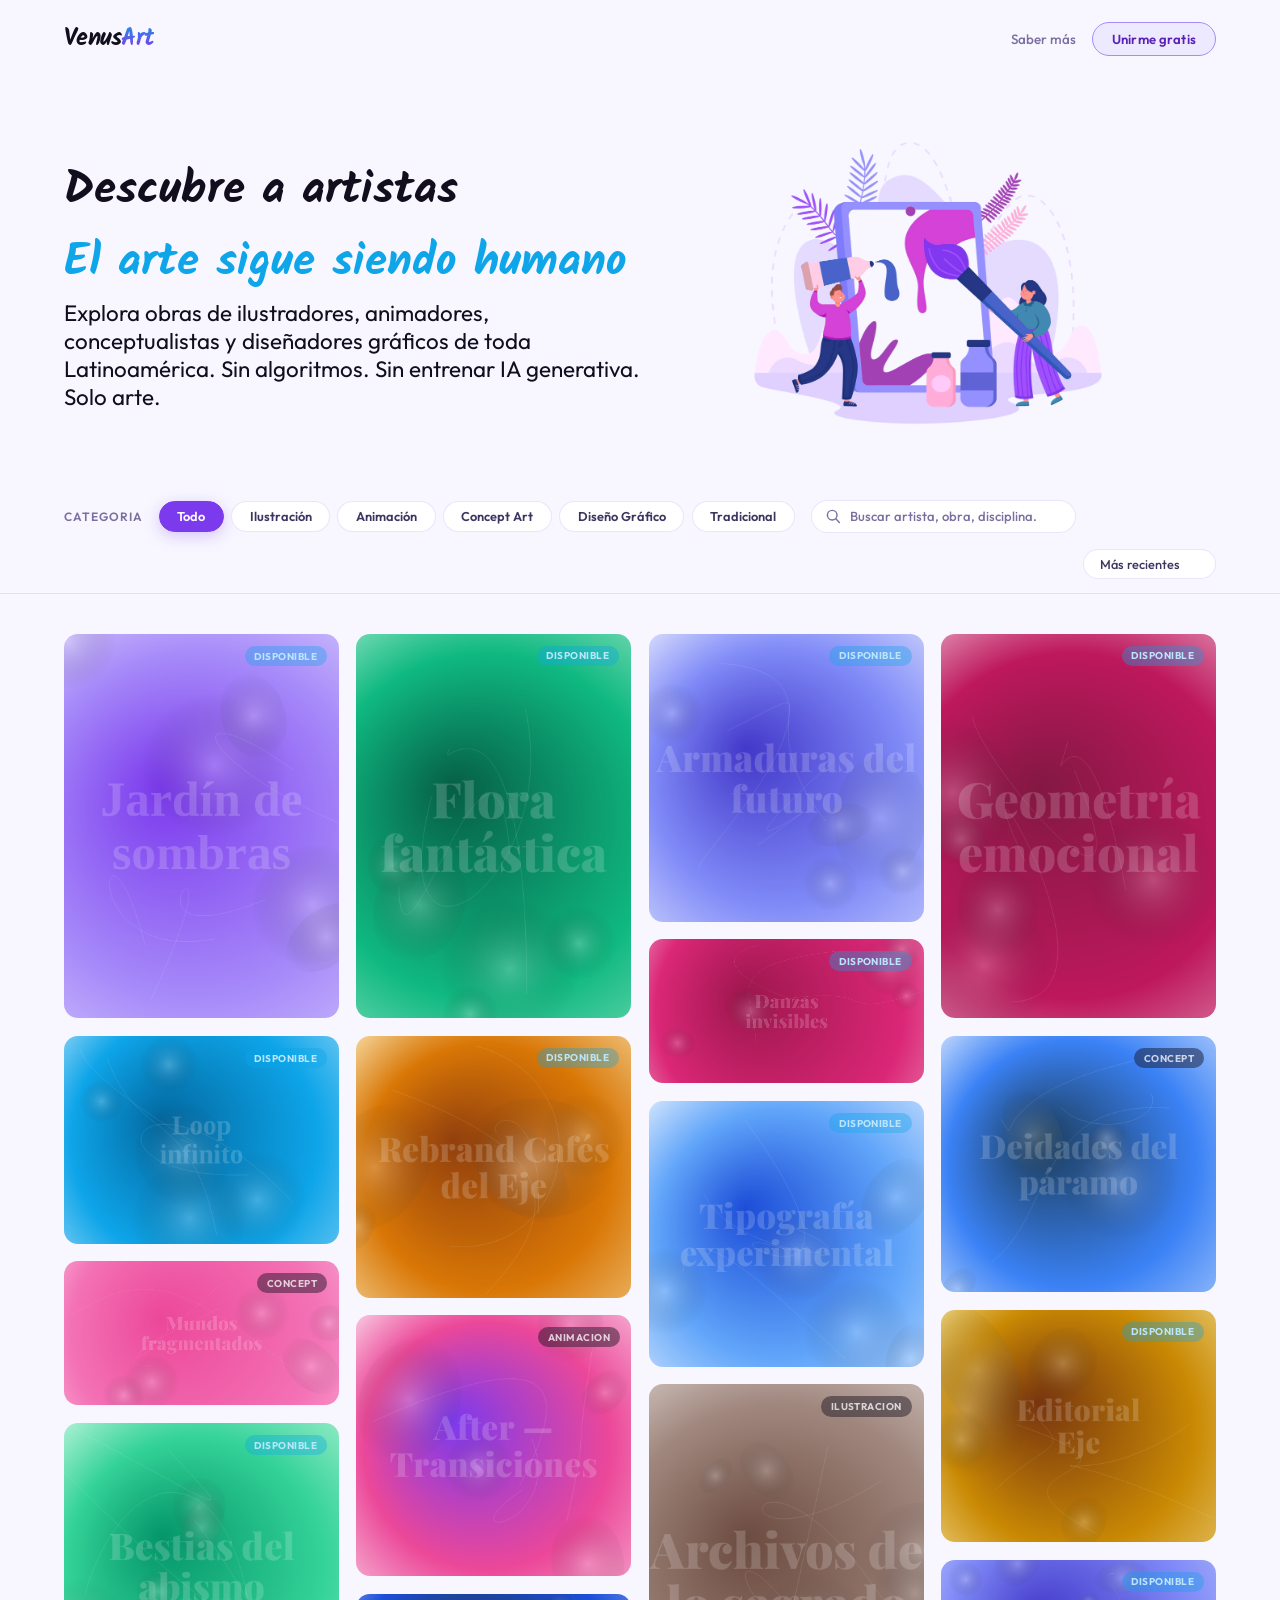
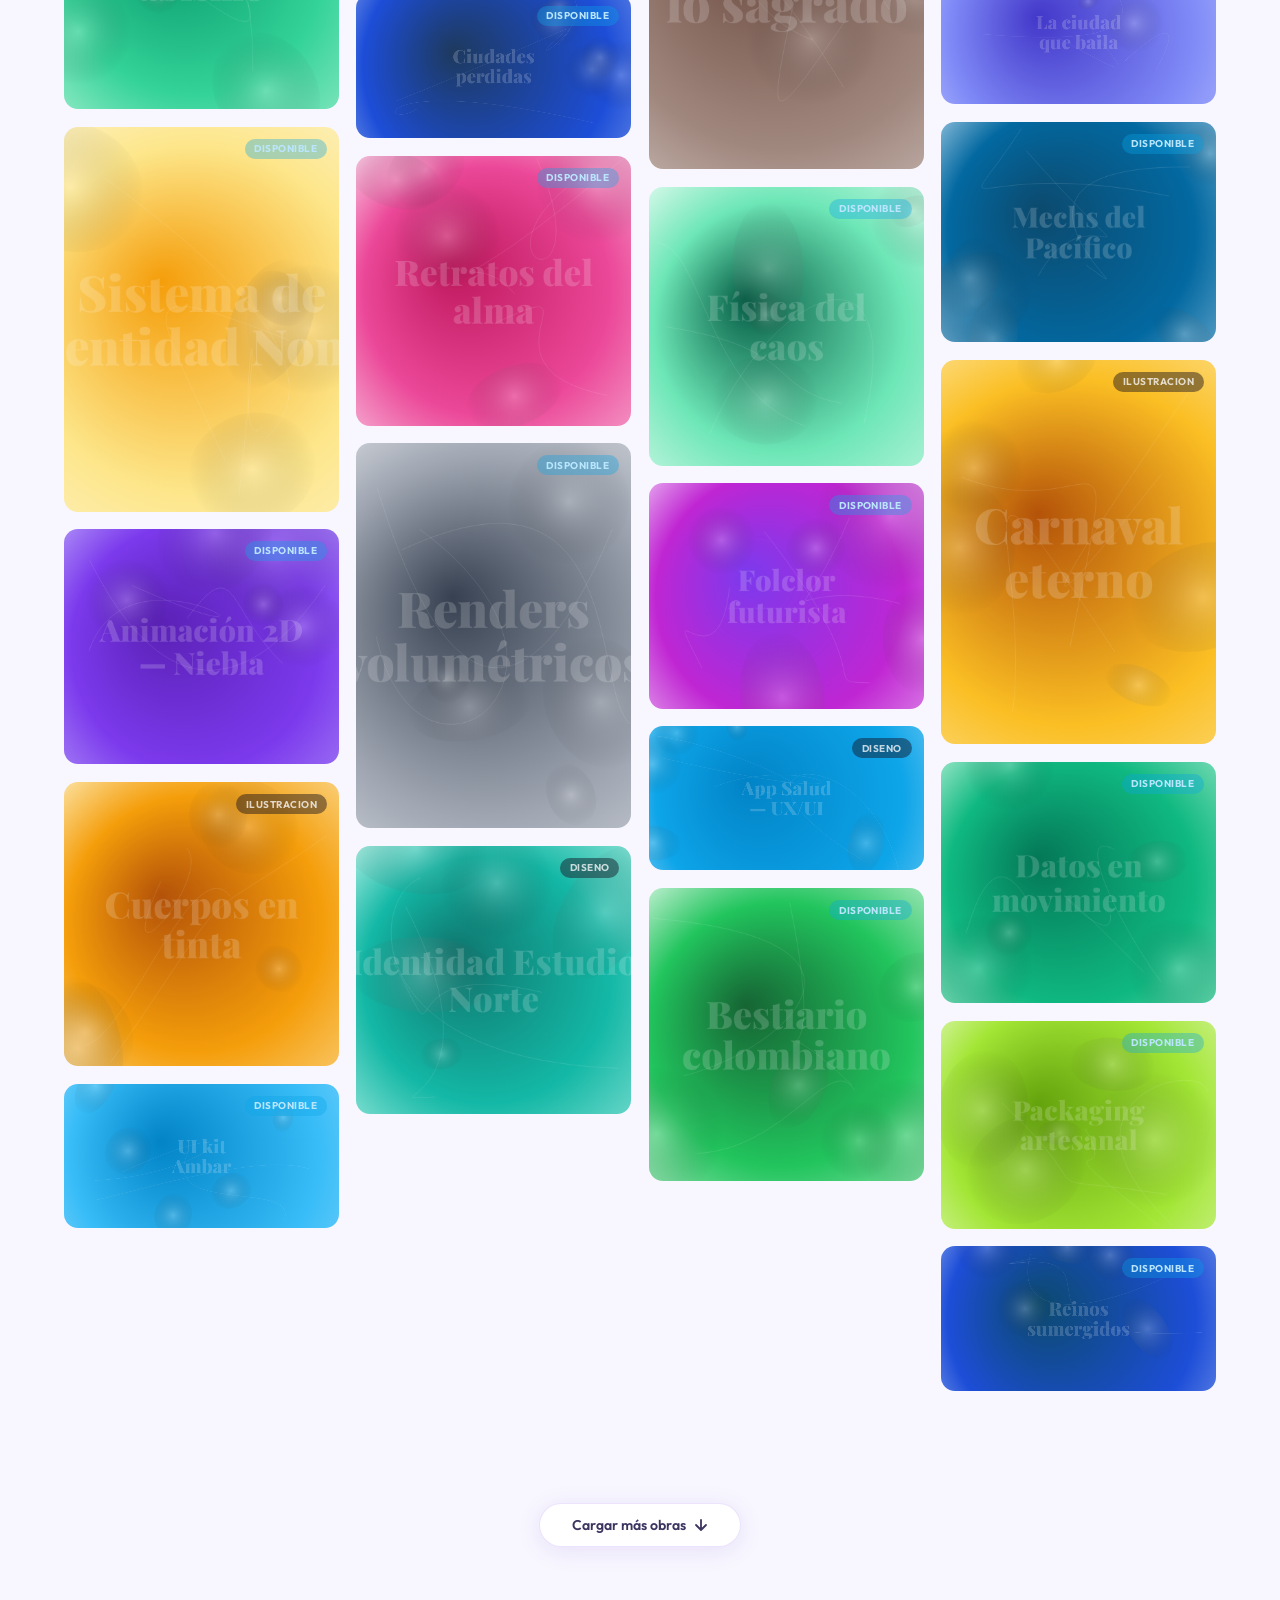
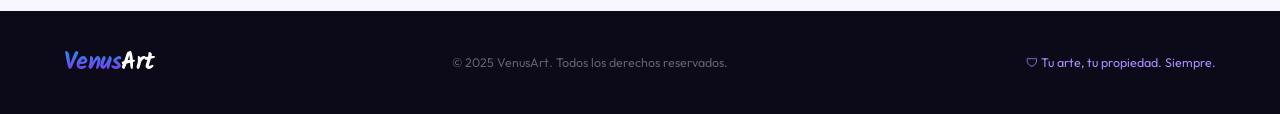
==== commit 5b9094e4: "correcciones" ====
--- a/index.html
+++ b/index.html
@@ -6,7 +6,6 @@
     <meta name="viewport" content="width=device-width, initial-scale=1.0">
     <title>VenusArt | Tu Portafolio Online</title>
     <link rel="stylesheet" href="style.css">
-    <link rel="stylesheet" href="explore.css">
 
     <link rel="preconnect" href="https://fonts.googleapis.com">
     <link rel="preconnect" href="https://fonts.gstatic.com" crossorigin>
@@ -29,10 +28,6 @@
             <a href="explore.html" class="nav__login">Saber más</a>
             <a href="registro.html" class="btn btn--nav">Unirme gratis</a>
         </div>
-
-        <button class="nav__burger" id="burger" aria-label="Menú">
-            <span></span><span></span>
-        </button>
     </nav>
 
     <header class="header">
--- a/style.css
+++ b/style.css
@@ -82,33 +82,30 @@
 }
 
 .nav {
-  display: flex;
+  position: fixed; top: 0; left: 0; right: 0;
+  z-index: 200;
+  display: flex; align-items: center;
   justify-content: space-between;
-  align-items: center;
-  background-color: var(--bg);
-  position: fixed;
-  top: 0;
-  left: 0;
-  right: 0;
-  z-index: 200;
-  padding: 1rem 5%;
+  padding: 1.2rem 5%;
   transition: all .4s var(--ease);
 }
 
 .nav.scrolled {
-  background: var(--p-ll);
+  background: rgba(248,247,255,.92);
   backdrop-filter: blur(20px);
   box-shadow: 0 1px 0 var(--border), var(--sh);
-  padding: 1.2rem 5%;
-}
-
-.nav .nav-logo .nav-logo-text {
-  font-size: 34px;
+  padding: .75rem 5%;
+}
+
+.nav__logo {
   font-family: var(--font-kalam);
-
-}
-
-.nav .nav-logo .nav-logo-text .span-logo {
+  font-size: 1.5rem;
+  font-weight: 900;
+  color: var(--ink);
+  letter-spacing: -.03em;
+}
+
+.nav__logo .logo-v{
   background: -webkit-linear-gradient(90deg, var(--p) 25%, var(--s));
   -webkit-background-clip: text;
   background-clip: text;
@@ -116,48 +113,40 @@
   font-weight: bold;
 }
 
-.nav .nav-btn {
-  font-size: 1.1rem;
-  display: flex;
-  gap: 20px;
-  align-items: center;
-}
-
-.nav .nav-btn .mas-info {
+.nav__actions { display: flex; align-items: center; gap: 1rem; }
+.nav__login {
+  font-size: .84rem; font-weight: 500;
   color: var(--ink3);
-  border: solid 2px var(--bg);
-  padding: 5px 7px;
-  border-radius: 20px;
-  transition: 0.3s;
-  text-align: center;
-  font-size: 1rem;
-}
-
-.nav .nav-btn .mas-info:hover {
-  color: var(--bg);
-  border: solid 2px var(--p-l);
-  border-radius: 20px;
-  background-color: var(--p-l);
-}
-
-.nav .nav-btn .log-in {
-  color: var(--bg);
-  background-color: var(--p);
-  background: linear-gradient(107deg, rgba(66, 168, 212, 1) 0%, rgba(165, 119, 230, 1) 100%);
-  padding: 8px 15px;
+  transition: color .2s;
+}
+.nav__login:hover { color: var(--p); }
+
+.btn {
+  display: inline-flex;
+  align-items: center;
+  gap: .4rem;
+  padding: .65rem 1.5rem;
+  border-radius: 100px;
+  font-size: .88rem;
   font-weight: 600;
-  border-radius: 20px;
-  font-size: 1.2rem;
-  text-align: center;
-  transition: .3s;
-  border: solid 2.3px var(--bg);
-}
-
-.nav .nav-btn .log-in:hover {
-  background: transparent;
-  border: solid 2.3px var(--p);
-  color: var(--p);
-}
+  letter-spacing: .01em;
+  transition: all .3s var(--ease);
+  white-space: nowrap;
+}
+
+.btn--nav {
+  background: var(--p-ll);
+  color: var(--p-d);
+  border: 1.5px solid var(--p-l);
+  padding: .5rem 1.2rem;
+  font-size: .82rem;
+}
+.btn--nav:hover {
+  background: var(--p);
+  color: #fff;
+  border-color: var(--p);
+}
+
 
 /* Header */
 
